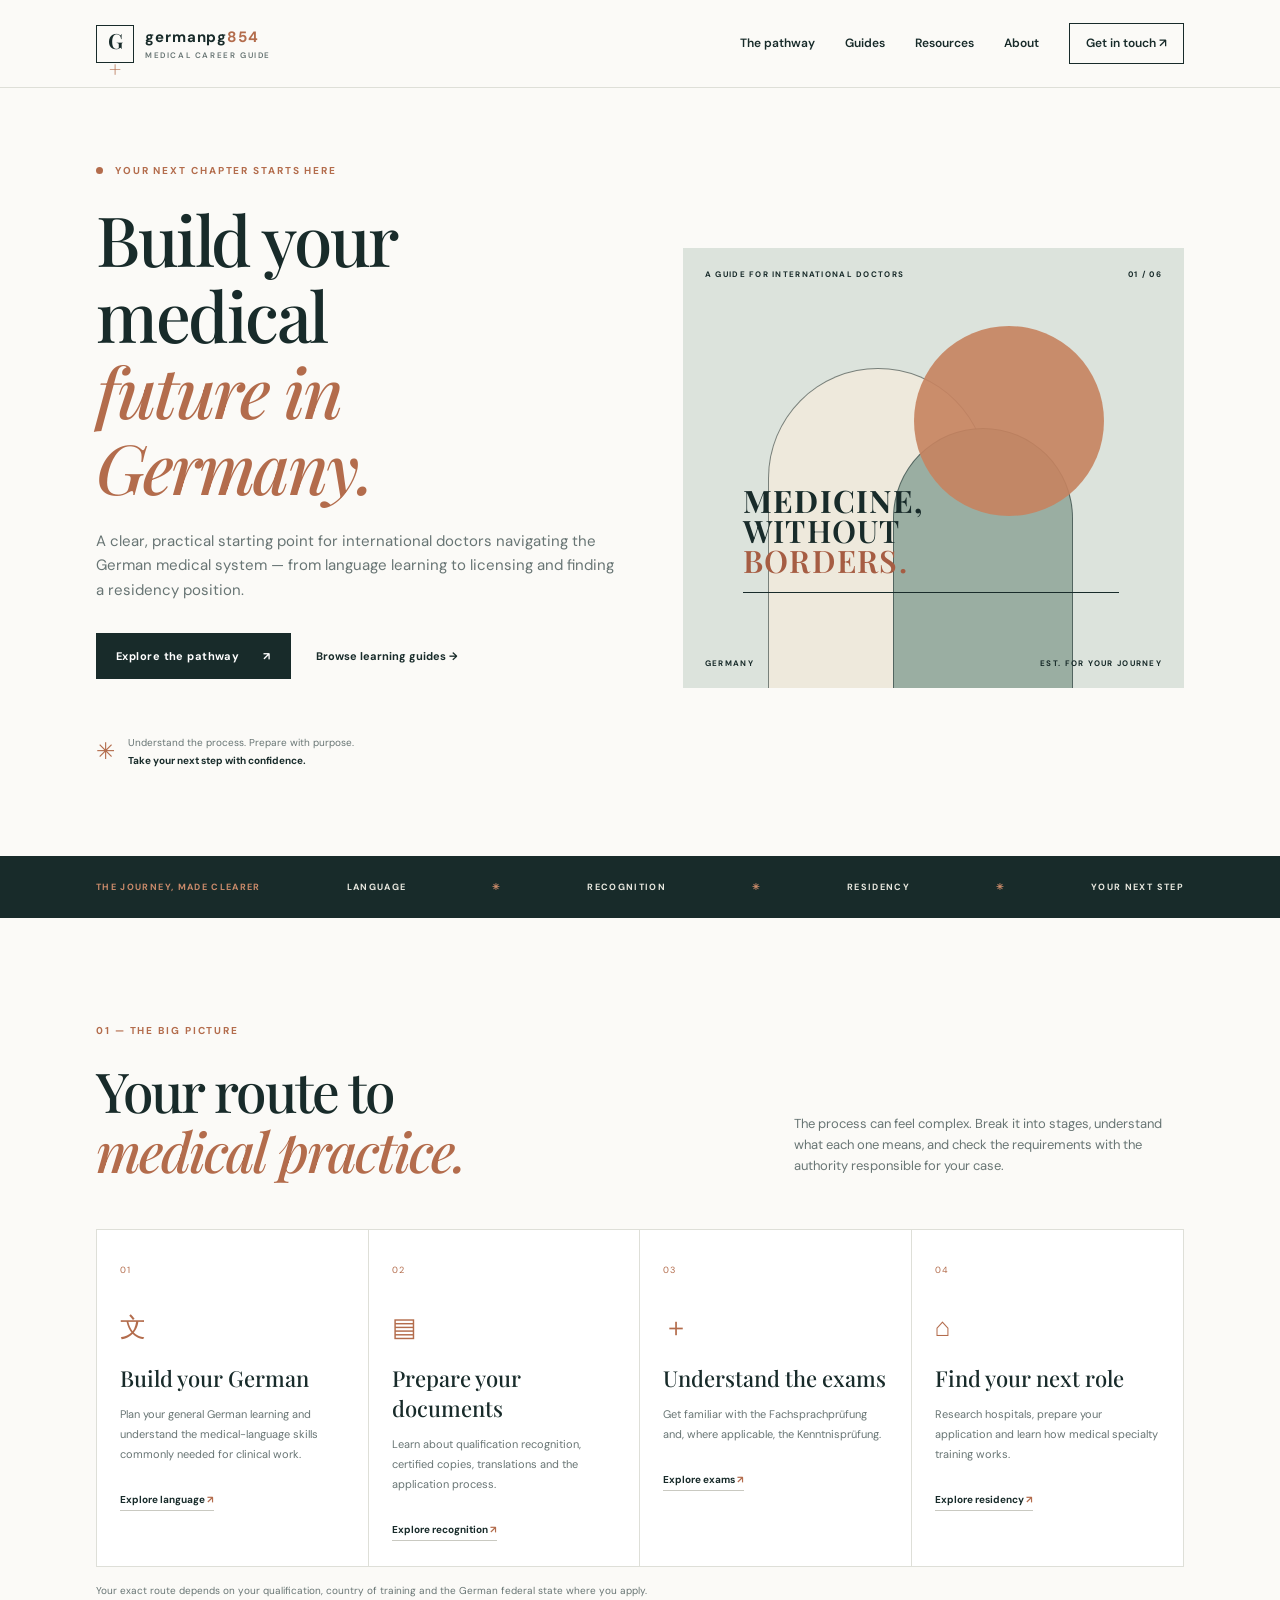
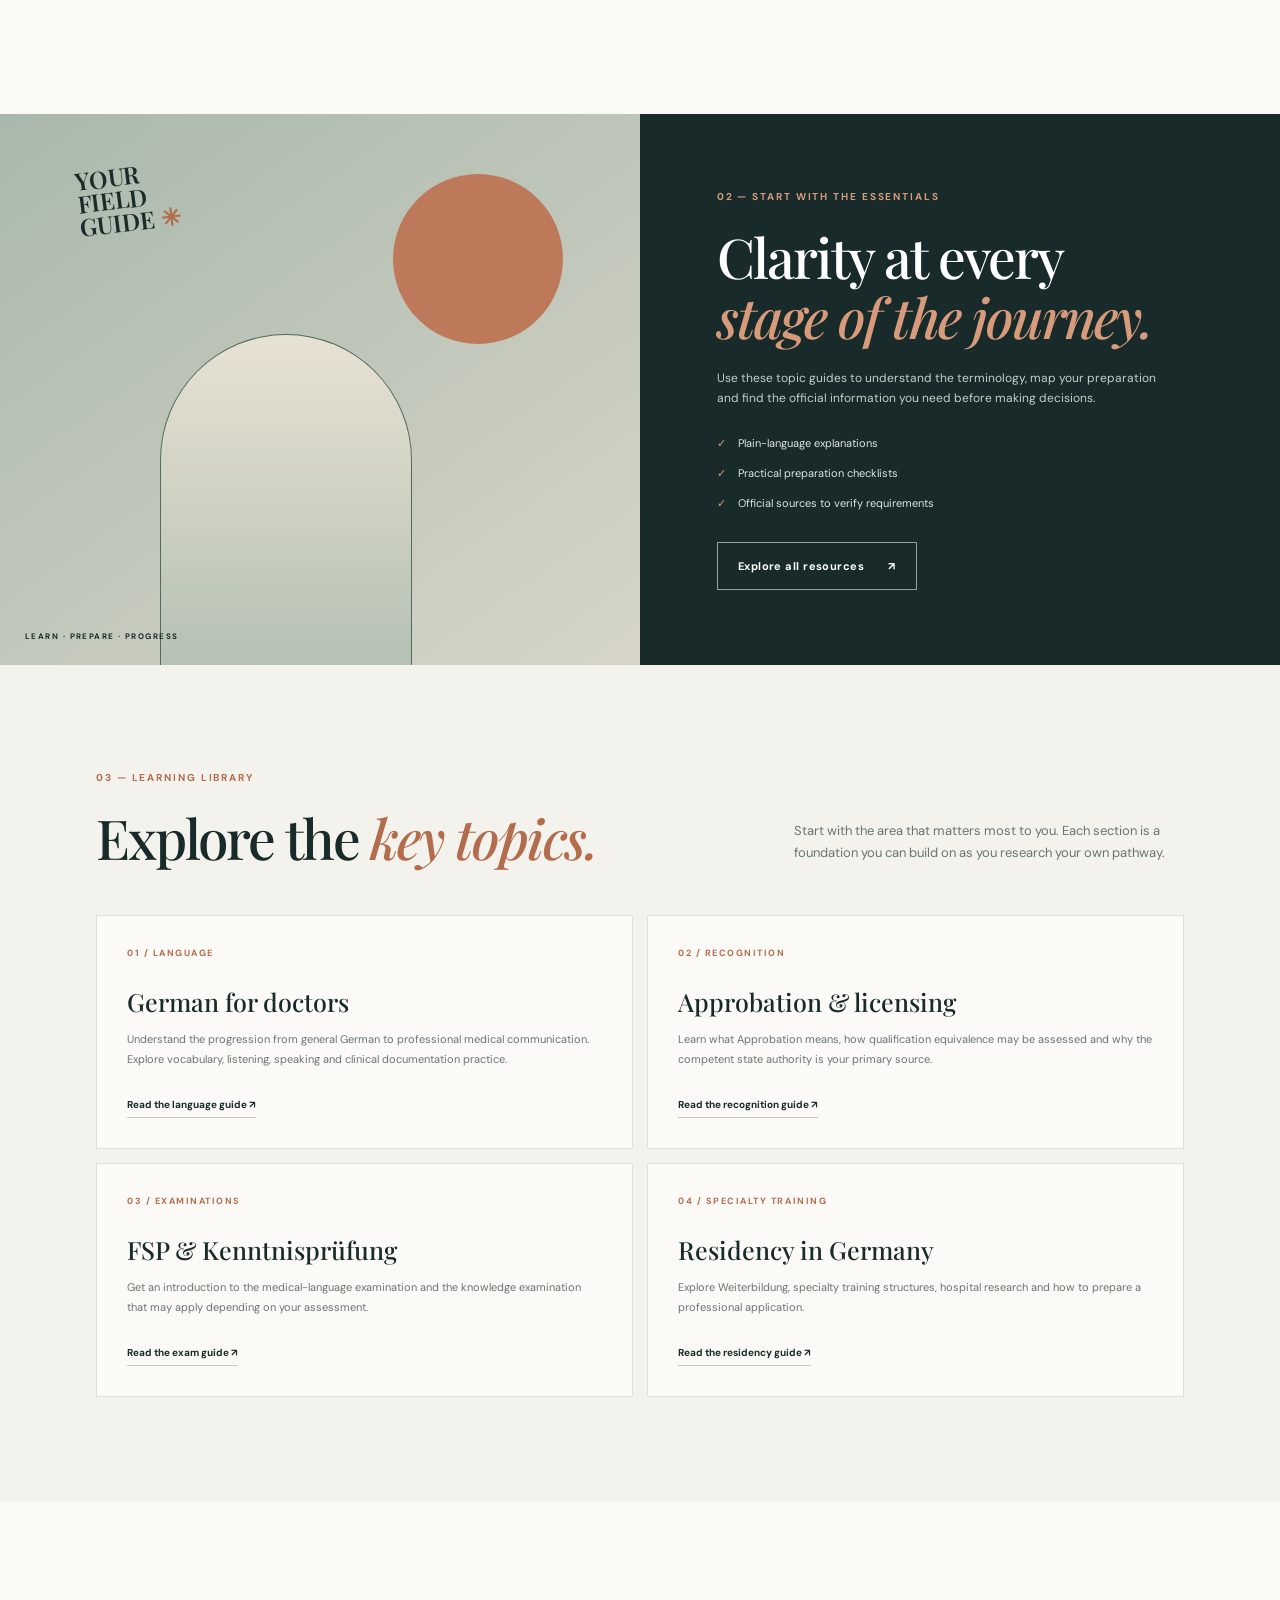
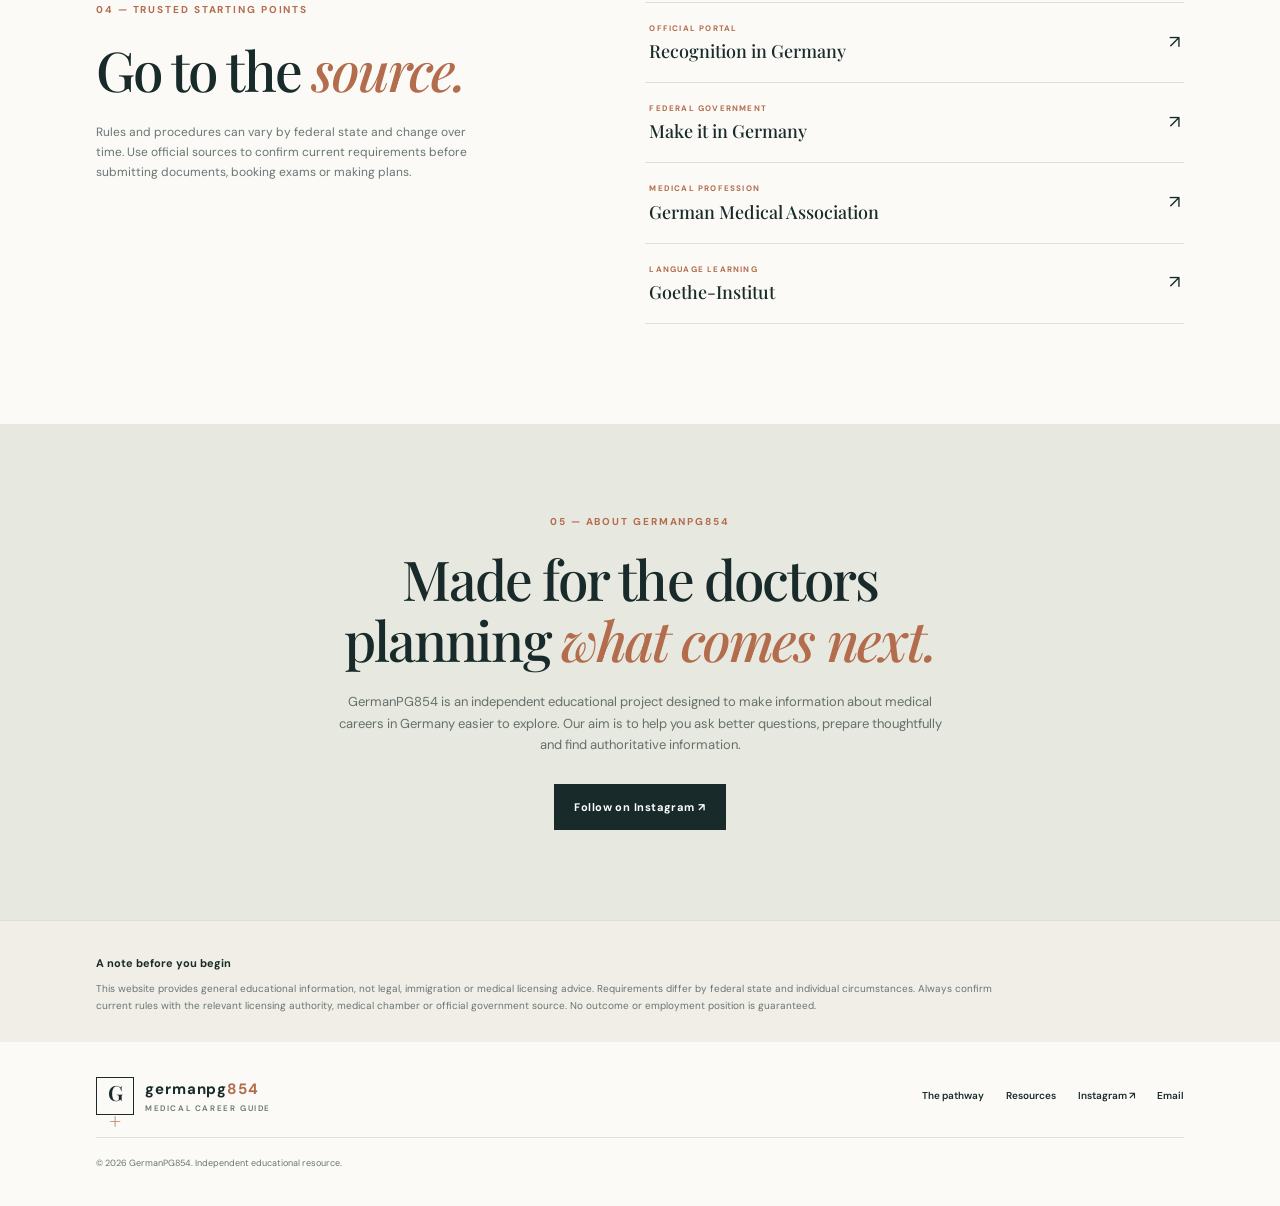
==== index.html @ bb6747b2 "Add GermanPG854 website" ====
<!doctype html>
<html lang="en">
<head>
  <meta charset="utf-8">
  <meta name="viewport" content="width=device-width, initial-scale=1">
  <title>GermanPG854 | Your Medical Career in Germany</title>
  <meta name="description" content="A practical, independent guide for international doctors exploring medical training, recognition and residency pathways in Germany.">
  <meta name="theme-color" content="#142b2a">
  <link rel="canonical" href="https://germanpg854.github.io/">
  <link rel="icon" href="assets/favicon.svg" type="image/svg+xml">
  <link rel="preconnect" href="https://fonts.googleapis.com">
  <link rel="preconnect" href="https://fonts.gstatic.com" crossorigin>
  <link href="https://fonts.googleapis.com/css2?family=DM+Sans:wght@400;500;600;700&family=Playfair+Display:wght@500;600;700&display=swap" rel="stylesheet">
  <link rel="stylesheet" href="styles.css">
</head>
<body>
  <a class="skip-link" href="#main">Skip to content</a>
  <header class="site-header">
    <a class="brand" href="index.html" aria-label="GermanPG854 home">
      <span class="brand-mark">G<span>+</span></span>
      <span class="brand-name">germanpg<span>854</span><small>MEDICAL CAREER GUIDE</small></span>
    </a>
    <button class="menu-toggle" aria-label="Open navigation" aria-expanded="false">☰</button>
    <nav class="main-nav" aria-label="Main navigation">
      <a href="#pathway">The pathway</a><a href="#guides">Guides</a><a href="#resources">Resources</a><a href="#about">About</a>
      <a class="nav-cta" href="mailto:hello@germanpg854.com">Get in touch ↗</a>
    </nav>
  </header>

  <main id="main">
    <section class="hero">
      <div class="hero-copy">
        <p class="eyebrow"><span></span> YOUR NEXT CHAPTER STARTS HERE</p>
        <h1>Build your medical<br><em>future in Germany.</em></h1>
        <p class="hero-intro">A clear, practical starting point for international doctors navigating the German medical system — from language learning to licensing and finding a residency position.</p>
        <div class="hero-actions"><a class="button button-dark" href="#pathway">Explore the pathway <span>↗</span></a><a class="text-link" href="#guides">Browse learning guides <span>→</span></a></div>
        <div class="hero-note"><span class="note-icon">✳</span><span>Understand the process. Prepare with purpose.<br><b>Take your next step with confidence.</b></span></div>
      </div>
      <div class="hero-art" aria-label="Abstract editorial illustration inspired by European architecture">
        <div class="art-top">A GUIDE FOR INTERNATIONAL DOCTORS <span>01 / 06</span></div>
        <div class="arch arch-one"></div><div class="arch arch-two"></div>
        <div class="art-sun"></div><div class="art-line"></div>
        <div class="art-caption"><b>MEDICINE,</b><br>WITHOUT<br><i>BORDERS.</i></div>
        <div class="art-bottom"><span>GERMANY</span><span>EST. FOR YOUR JOURNEY</span></div>
      </div>
    </section>

    <section class="trust-strip"><span>THE JOURNEY, MADE CLEARER</span><span>LANGUAGE</span><i>✳</i><span>RECOGNITION</span><i>✳</i><span>RESIDENCY</span><i>✳</i><span>YOUR NEXT STEP</span></section>

    <section class="section pathway-section" id="pathway">
      <div class="section-heading"><div><p class="eyebrow">01 — THE BIG PICTURE</p><h2>Your route to<br><em>medical practice.</em></h2></div><p class="section-summary">The process can feel complex. Break it into stages, understand what each one means, and check the requirements with the authority responsible for your case.</p></div>
      <div class="pathway-grid">
        <article class="path-card"><span class="card-number">01</span><div class="card-icon">文</div><h3>Build your German</h3><p>Plan your general German learning and understand the medical-language skills commonly needed for clinical work.</p><a href="language.html">Explore language <span>↗</span></a></article>
        <article class="path-card"><span class="card-number">02</span><div class="card-icon">▤</div><h3>Prepare your documents</h3><p>Learn about qualification recognition, certified copies, translations and the application process.</p><a href="approbation.html">Explore recognition <span>↗</span></a></article>
        <article class="path-card"><span class="card-number">03</span><div class="card-icon">＋</div><h3>Understand the exams</h3><p>Get familiar with the Fachsprachprüfung and, where applicable, the Kenntnisprüfung.</p><a href="exams.html">Explore exams <span>↗</span></a></article>
        <article class="path-card"><span class="card-number">04</span><div class="card-icon">⌂</div><h3>Find your next role</h3><p>Research hospitals, prepare your application and learn how medical specialty training works.</p><a href="residency.html">Explore residency <span>↗</span></a></article>
      </div>
      <p class="small-print">Your exact route depends on your qualification, country of training and the German federal state where you apply.</p>
    </section>

    <section class="feature-section" id="guides">
      <div class="feature-image"><div class="feature-stamp">YOUR<br>FIELD<br>GUIDE <span>✳</span></div><div class="feature-image-label">LEARN · PREPARE · PROGRESS</div></div>
      <div class="feature-copy"><p class="eyebrow">02 — START WITH THE ESSENTIALS</p><h2>Clarity at every<br><em>stage of the journey.</em></h2><p>Use these topic guides to understand the terminology, map your preparation and find the official information you need before making decisions.</p><ul class="check-list"><li>Plain-language explanations</li><li>Practical preparation checklists</li><li>Official sources to verify requirements</li></ul><a class="button button-light" href="#resources">Explore all resources <span>↗</span></a></div>
    </section>

    <section class="section topic-section">
      <div class="section-heading"><div><p class="eyebrow">03 — LEARNING LIBRARY</p><h2>Explore the <em>key topics.</em></h2></div><p class="section-summary">Start with the area that matters most to you. Each section is a foundation you can build on as you research your own pathway.</p></div>
      <div class="topic-grid">
        <article class="topic-card" ><div class="topic-meta">01 / LANGUAGE</div><h3>German for doctors</h3><p>Understand the progression from general German to professional medical communication. Explore vocabulary, listening, speaking and clinical documentation practice.</p><a href="language.html">Read the language guide ↗</a></article>
        <article class="topic-card" ><div class="topic-meta">02 / RECOGNITION</div><h3>Approbation & licensing</h3><p>Learn what Approbation means, how qualification equivalence may be assessed and why the competent state authority is your primary source.</p><a href="approbation.html">Read the recognition guide ↗</a></article>
        <article class="topic-card" ><div class="topic-meta">03 / EXAMINATIONS</div><h3>FSP & Kenntnisprüfung</h3><p>Get an introduction to the medical-language examination and the knowledge examination that may apply depending on your assessment.</p><a href="exams.html">Read the exam guide ↗</a></article>
        <article class="topic-card" ><div class="topic-meta">04 / SPECIALTY TRAINING</div><h3>Residency in Germany</h3><p>Explore Weiterbildung, specialty training structures, hospital research and how to prepare a professional application.</p><a href="residency.html">Read the residency guide ↗</a></article>
      </div>
    </section>

    <section class="official-section" id="resources">
      <div class="official-copy"><p class="eyebrow">04 — TRUSTED STARTING POINTS</p><h2>Go to the <em>source.</em></h2><p>Rules and procedures can vary by federal state and change over time. Use official sources to confirm current requirements before submitting documents, booking exams or making plans.</p></div>
      <div class="resource-list">
        <a href="https://www.anerkennung-in-deutschland.de/html/en/" target="_blank" rel="noopener"><span><small>OFFICIAL PORTAL</small><b>Recognition in Germany</b></span><span>↗</span></a>
        <a href="https://www.make-it-in-germany.com/en/" target="_blank" rel="noopener"><span><small>FEDERAL GOVERNMENT</small><b>Make it in Germany</b></span><span>↗</span></a>
        <a href="https://www.bundesaerztekammer.de/" target="_blank" rel="noopener"><span><small>MEDICAL PROFESSION</small><b>German Medical Association</b></span><span>↗</span></a>
        <a href="https://www.goethe.de/en/" target="_blank" rel="noopener"><span><small>LANGUAGE LEARNING</small><b>Goethe-Institut</b></span><span>↗</span></a>
      </div>
    </section>

    <section class="about-section" id="about"><p class="eyebrow">05 — ABOUT GERMANPG854</p><h2>Made for the doctors<br>planning <em>what comes next.</em></h2><p>GermanPG854 is an independent educational project designed to make information about medical careers in Germany easier to explore. Our aim is to help you ask better questions, prepare thoughtfully and find authoritative information.</p><a class="button button-dark" href="https://www.instagram.com/germanpg854/" target="_blank" rel="noopener">Follow on Instagram ↗</a></section>

    <section class="disclaimer"><b>A note before you begin</b><p>This website provides general educational information, not legal, immigration or medical licensing advice. Requirements differ by federal state and individual circumstances. Always confirm current rules with the relevant licensing authority, medical chamber or official government source. No outcome or employment position is guaranteed.</p></section>
  </main>

  <footer class="site-footer"><a class="brand footer-brand" href="index.html"><span class="brand-mark">G<span>+</span></span><span class="brand-name">germanpg<span>854</span><small>MEDICAL CAREER GUIDE</small></span></a><div class="footer-links"><a href="#pathway">The pathway</a><a href="#resources">Resources</a><a href="https://www.instagram.com/germanpg854/" target="_blank" rel="noopener">Instagram ↗</a><a href="mailto:hello@germanpg854.com">Email</a></div><p>© <span id="year"></span> GermanPG854. Independent educational resource.</p></footer>
  <script src="script.js"></script>
</body>
</html>
---- styles.css ----
:root{--ink:#182b2a;--muted:#687574;--cream:#f4f2ec;--paper:#fbfaf7;--line:#dedfd8;--accent:#b36c4c;--serif:"Playfair Display",Georgia,serif;--sans:"DM Sans",Arial,sans-serif}*{box-sizing:border-box}html{scroll-behavior:smooth;scroll-padding-top:90px}body{margin:0;background:var(--paper);color:var(--ink);font-family:var(--sans);line-height:1.65}a{color:inherit}.skip-link{position:absolute;left:-999px;top:0;background:white;padding:10px;z-index:100}.skip-link:focus{left:10px}.site-header{height:88px;padding:0 7.5%;display:flex;align-items:center;justify-content:space-between;border-bottom:1px solid var(--line);background:rgba(251,250,247,.96);position:sticky;top:0;z-index:20;backdrop-filter:blur(12px)}.brand{display:flex;align-items:center;gap:11px;text-decoration:none}.brand-mark{width:38px;height:38px;border:1px solid var(--ink);display:grid;place-items:center;font:600 21px var(--serif)}.brand-mark span{color:var(--accent)}.brand-name{font-size:15px;font-weight:700;letter-spacing:.06em}.brand-name>span{color:var(--accent)}.brand-name small{display:block;font-size:8px;letter-spacing:.2em;color:var(--muted);font-weight:600}.main-nav{display:flex;align-items:center;gap:30px}.main-nav a,.footer-links a{text-decoration:none;font-size:12px;font-weight:600}.main-nav a:hover,.footer-links a:hover{color:var(--accent)}.main-nav .nav-cta{border:1px solid var(--ink);padding:10px 16px}.menu-toggle{display:none;background:none;border:0;font-size:25px;color:var(--ink)}.hero{padding:75px 7.5% 84px;display:grid;grid-template-columns:1.02fr .98fr;gap:6%;align-items:center;min-height:600px}.eyebrow{font-size:10px;font-weight:700;letter-spacing:.19em;color:var(--accent);margin:0 0 20px}.eyebrow span{display:inline-block;width:7px;height:7px;border-radius:50%;background:var(--accent);margin-right:8px}.hero h1,.section h2,.feature-copy h2,.official-copy h2,.about-section h2{font:500 clamp(43px,5.4vw,70px)/1.1 var(--serif);letter-spacing:-.035em;margin:0}.hero h1 em,.section h2 em,.feature-copy h2 em,.official-copy h2 em,.about-section h2 em{color:var(--accent);font-weight:500}.hero-intro{max-width:530px;color:var(--muted);font-size:15px;margin:25px 0 30px}.hero-actions{display:flex;align-items:center;gap:25px;flex-wrap:wrap}.button{display:inline-flex;gap:24px;align-items:center;text-decoration:none;padding:14px 20px;font-size:11px;font-weight:700;letter-spacing:.04em}.button-dark{background:var(--ink);color:white}.button-dark:hover{background:#294443}.button-light{border:1px solid rgba(255,255,255,.55);color:white}.text-link{font-size:11px;font-weight:700;text-decoration:none}.hero-note{display:flex;gap:13px;align-items:center;margin-top:52px;color:var(--muted);font-size:10px;line-height:1.8}.hero-note b{color:var(--ink)}.note-icon{font-size:23px;color:var(--accent)}.hero-art{height:440px;position:relative;overflow:hidden;background:#dce3dc;color:var(--ink);padding:20px}.art-top,.art-bottom{position:absolute;left:22px;right:22px;display:flex;justify-content:space-between;font-size:8px;font-weight:700;letter-spacing:.16em;z-index:4}.art-top{top:20px}.art-bottom{bottom:18px}.art-sun{position:absolute;width:190px;height:190px;border-radius:50%;background:#c78360;top:78px;right:16%;opacity:.9}.arch{position:absolute;bottom:0;border:1px solid rgba(24,43,42,.55);border-bottom:0;border-radius:120px 120px 0 0}.arch-one{height:320px;width:220px;left:17%;background:#eee9dc}.arch-two{height:260px;width:180px;left:42%;background:#9aaea2}.art-line{position:absolute;height:1px;background:var(--ink);width:75%;bottom:95px;left:12%}.art-caption{position:absolute;left:12%;bottom:112px;font:600 31px/.98 var(--serif);letter-spacing:.04em;z-index:3}.art-caption i{color:#a65d43;font-style:normal}.trust-strip{background:var(--ink);color:#e8e8df;min-height:62px;padding:0 7.5%;display:flex;align-items:center;justify-content:space-between;gap:15px;font-size:9px;letter-spacing:.15em;font-weight:700}.trust-strip span:first-child{color:#c98a6a}.trust-strip i{color:#c98a6a;font-style:normal}.section{padding:105px 7.5%}.section-heading{display:flex;justify-content:space-between;align-items:end;gap:40px;margin-bottom:48px}.section h2,.feature-copy h2,.official-copy h2,.about-section h2{font-size:clamp(38px,4.3vw,55px)}.section-summary{max-width:390px;color:var(--muted);font-size:13px;margin:0 0 4px}.pathway-grid{display:grid;grid-template-columns:repeat(4,1fr);border:1px solid var(--line)}.path-card{min-height:290px;padding:25px 23px;border-right:1px solid var(--line);position:relative;background:#fff}.path-card:last-child{border:0}.card-number{font-size:9px;letter-spacing:.15em;color:var(--accent)}.card-icon{font-size:26px;margin:25px 0 14px;color:var(--accent)}.path-card h3,.topic-card h3{font:500 22px var(--serif);margin:0 0 12px}.path-card p,.topic-card p{font-size:11px;color:var(--muted);line-height:1.8;margin:0 0 20px}.path-card a,.topic-card a{font-size:10px;font-weight:700;text-decoration:none;border-bottom:1px solid #c9c9c1;padding-bottom:4px}.path-card a span{color:var(--accent)}.small-print{font-size:10px;color:var(--muted);margin-top:16px}.feature-section{display:grid;grid-template-columns:1fr 1fr;background:var(--ink);color:white;min-height:480px}.feature-image{position:relative;min-height:430px;background:linear-gradient(145deg,#a9b8ac,#d6d5c7);overflow:hidden}.feature-image:before{content:"";position:absolute;width:250px;height:330px;border:1px solid #526b60;border-bottom:0;border-radius:140px 140px 0 0;bottom:0;left:25%;background:linear-gradient(180deg,#e8e2d3,#b5c1b3)}.feature-image:after{content:"";position:absolute;width:170px;height:170px;border-radius:50%;background:#bd795a;right:12%;top:60px}.feature-stamp{position:absolute;z-index:2;top:50px;left:12%;font:600 24px/.95 var(--serif);color:var(--ink);transform:rotate(-7deg)}.feature-stamp span{color:var(--accent)}.feature-image-label{position:absolute;z-index:3;bottom:22px;left:25px;color:var(--ink);font-size:8px;letter-spacing:.18em;font-weight:700}.feature-copy{padding:75px 12%;align-self:center}.feature-copy .eyebrow{color:#d79a7b}.feature-copy h2 em{color:#d79a7b}.feature-copy>p:not(.eyebrow){font-size:12px;color:#c3ceca;max-width:440px;margin:22px 0}.check-list{padding:0;list-style:none;margin:25px 0 30px}.check-list li{font-size:11px;color:#e1e5df;margin:12px 0}.check-list li:before{content:"✓";color:#d79a7b;margin-right:12px}.topic-section{background:var(--cream)}.topic-grid{display:grid;grid-template-columns:repeat(2,1fr);gap:14px}.topic-card{padding:30px;background:var(--paper);border:1px solid var(--line);min-height:220px}.topic-meta{font-size:9px;color:var(--accent);letter-spacing:.17em;font-weight:700;margin-bottom:24px}.topic-card h3{font-size:25px}.topic-card p{max-width:520px}.topic-card a{display:inline-block;margin-top:4px}.official-section{padding:100px 7.5%;display:grid;grid-template-columns:.9fr 1.1fr;gap:10%;align-items:start}.official-copy>p:not(.eyebrow){font-size:12px;color:var(--muted);max-width:400px;margin-top:24px}.resource-list{border-top:1px solid var(--line)}.resource-list a{display:flex;justify-content:space-between;align-items:center;padding:19px 4px;border-bottom:1px solid var(--line);text-decoration:none}.resource-list a>span:first-child{display:flex;flex-direction:column;gap:4px}.resource-list small{font-size:8px;letter-spacing:.15em;color:var(--accent);font-weight:700}.resource-list b{font:500 18px var(--serif)}.resource-list a>span:last-child{font-size:18px}.about-section{background:#e7e8df;text-align:center;padding:90px 20px}.about-section .eyebrow{margin-bottom:18px}.about-section>p:not(.eyebrow){max-width:610px;margin:22px auto 28px;color:#65706c;font-size:13px}.disclaimer{padding:28px 7.5%;background:#f0eee7;border-top:1px solid var(--line)}.disclaimer b{font-size:11px}.disclaimer p{font-size:10px;color:var(--muted);max-width:900px;margin:6px 0 0}.site-footer{padding:35px 7.5%;display:grid;grid-template-columns:1fr auto;gap:22px;align-items:center}.footer-brand{width:max-content}.footer-links{display:flex;gap:22px}.footer-links a{font-size:10px}.site-footer>p{grid-column:1/-1;font-size:9px;color:var(--muted);margin:0;border-top:1px solid var(--line);padding-top:18px}
@media(max-width:900px){.site-header{padding:0 5%}.main-nav{gap:16px}.hero{padding:60px 5%;gap:4%}.hero-art{height:390px}.section,.official-section{padding:75px 5%}.pathway-grid{grid-template-columns:repeat(2,1fr)}.path-card:nth-child(2){border-right:0}.path-card:nth-child(-n+2){border-bottom:1px solid var(--line)}.feature-copy{padding:60px 9%}.trust-strip{padding:0 5%;font-size:8px}}
@media(max-width:650px){.site-header{height:72px}.menu-toggle{display:block}.main-nav{display:none;position:absolute;top:71px;left:0;right:0;padding:20px 6%;background:var(--paper);border-bottom:1px solid var(--line);flex-direction:column;align-items:flex-start;gap:18px}.main-nav.open{display:flex}.hero{grid-template-columns:1fr;padding:58px 6% 55px;gap:42px}.hero h1{font-size:49px}.hero-art{height:350px}.trust-strip{flex-wrap:wrap;justify-content:center;padding:15px 5%;gap:9px 14px}.trust-strip span:first-child{width:100%;text-align:center}.section{padding:72px 6%}.section-heading{display:block;margin-bottom:32px}.section-summary{margin-top:20px}.pathway-grid{grid-template-columns:1fr}.path-card{border-right:0;border-bottom:1px solid var(--line);min-height:250px}.path-card:nth-child(2){border-bottom:1px solid var(--line)}.path-card:last-child{border-bottom:0}.feature-section{grid-template-columns:1fr}.feature-image{min-height:330px}.feature-copy{padding:55px 7%}.topic-grid{grid-template-columns:1fr}.official-section{grid-template-columns:1fr;gap:35px;padding:75px 6%}.about-section{padding:75px 7%}.site-footer{grid-template-columns:1fr;padding:30px 6%}.footer-links{flex-wrap:wrap;gap:14px 20px}.site-footer>p{grid-column:auto}}
@media(prefers-reduced-motion:reduce){html{scroll-behavior:auto}}

.article-hero{padding:95px 12% 75px;background:var(--cream);border-bottom:1px solid var(--line)}.article-hero h1{font:500 clamp(42px,5.5vw,68px)/1.1 var(--serif);letter-spacing:-.035em;margin:0;max-width:850px}.article-hero h1 em{color:var(--accent);font-weight:500}.article-intro{max-width:720px;color:var(--muted);font-size:15px;margin:25px 0}.article-body{padding:75px 12%;display:grid;grid-template-columns:190px 1fr;gap:8%}.article-aside{position:sticky;top:115px;align-self:start;display:flex;flex-direction:column;gap:13px}.article-aside b{font-size:9px;letter-spacing:.16em;color:var(--accent);margin-bottom:5px}.article-aside a{font-size:10px;text-decoration:none;color:var(--muted)}.article-aside a:hover{color:var(--accent)}.article-content section{margin-bottom:48px;scroll-margin-top:110px}.article-content h2{font:500 30px/1.2 var(--serif);margin:0 0 14px}.article-content section>p:not(.topic-meta){font-size:13px;color:var(--muted);line-height:1.95;margin:0}.article-callout{padding:22px;background:var(--cream);border-left:3px solid var(--accent)}.article-callout b{font:500 20px var(--serif)}.article-callout p{margin-top:8px!important}.article-links{display:flex;flex-wrap:wrap;gap:12px}.article-links a{font-size:11px;text-decoration:none;border:1px solid var(--line);padding:12px 15px}.article-links a:hover{border-color:var(--accent)}@media(max-width:650px){.article-hero{padding:65px 6%}.article-body{padding:55px 6%;grid-template-columns:1fr;gap:35px}.article-aside{position:static;flex-direction:row;flex-wrap:wrap}.article-aside b{width:100%}.article-content h2{font-size:26px}}
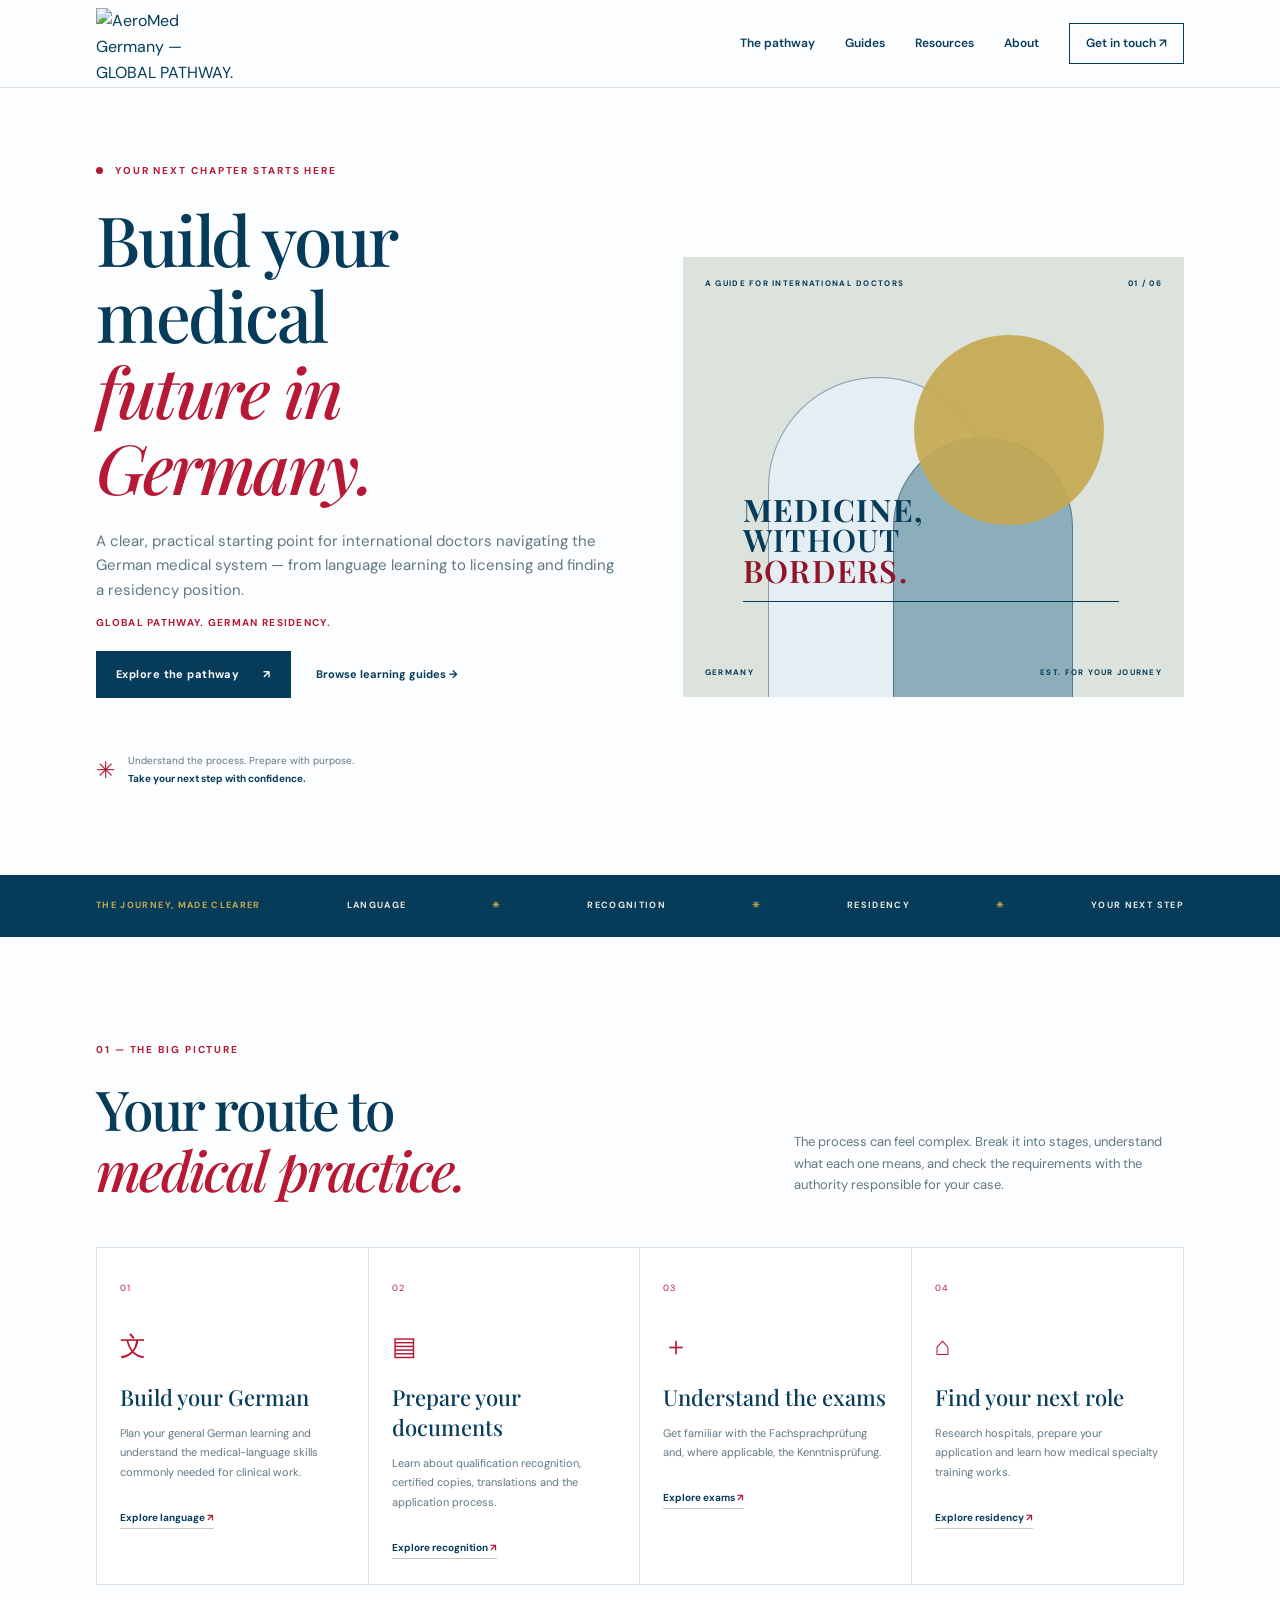
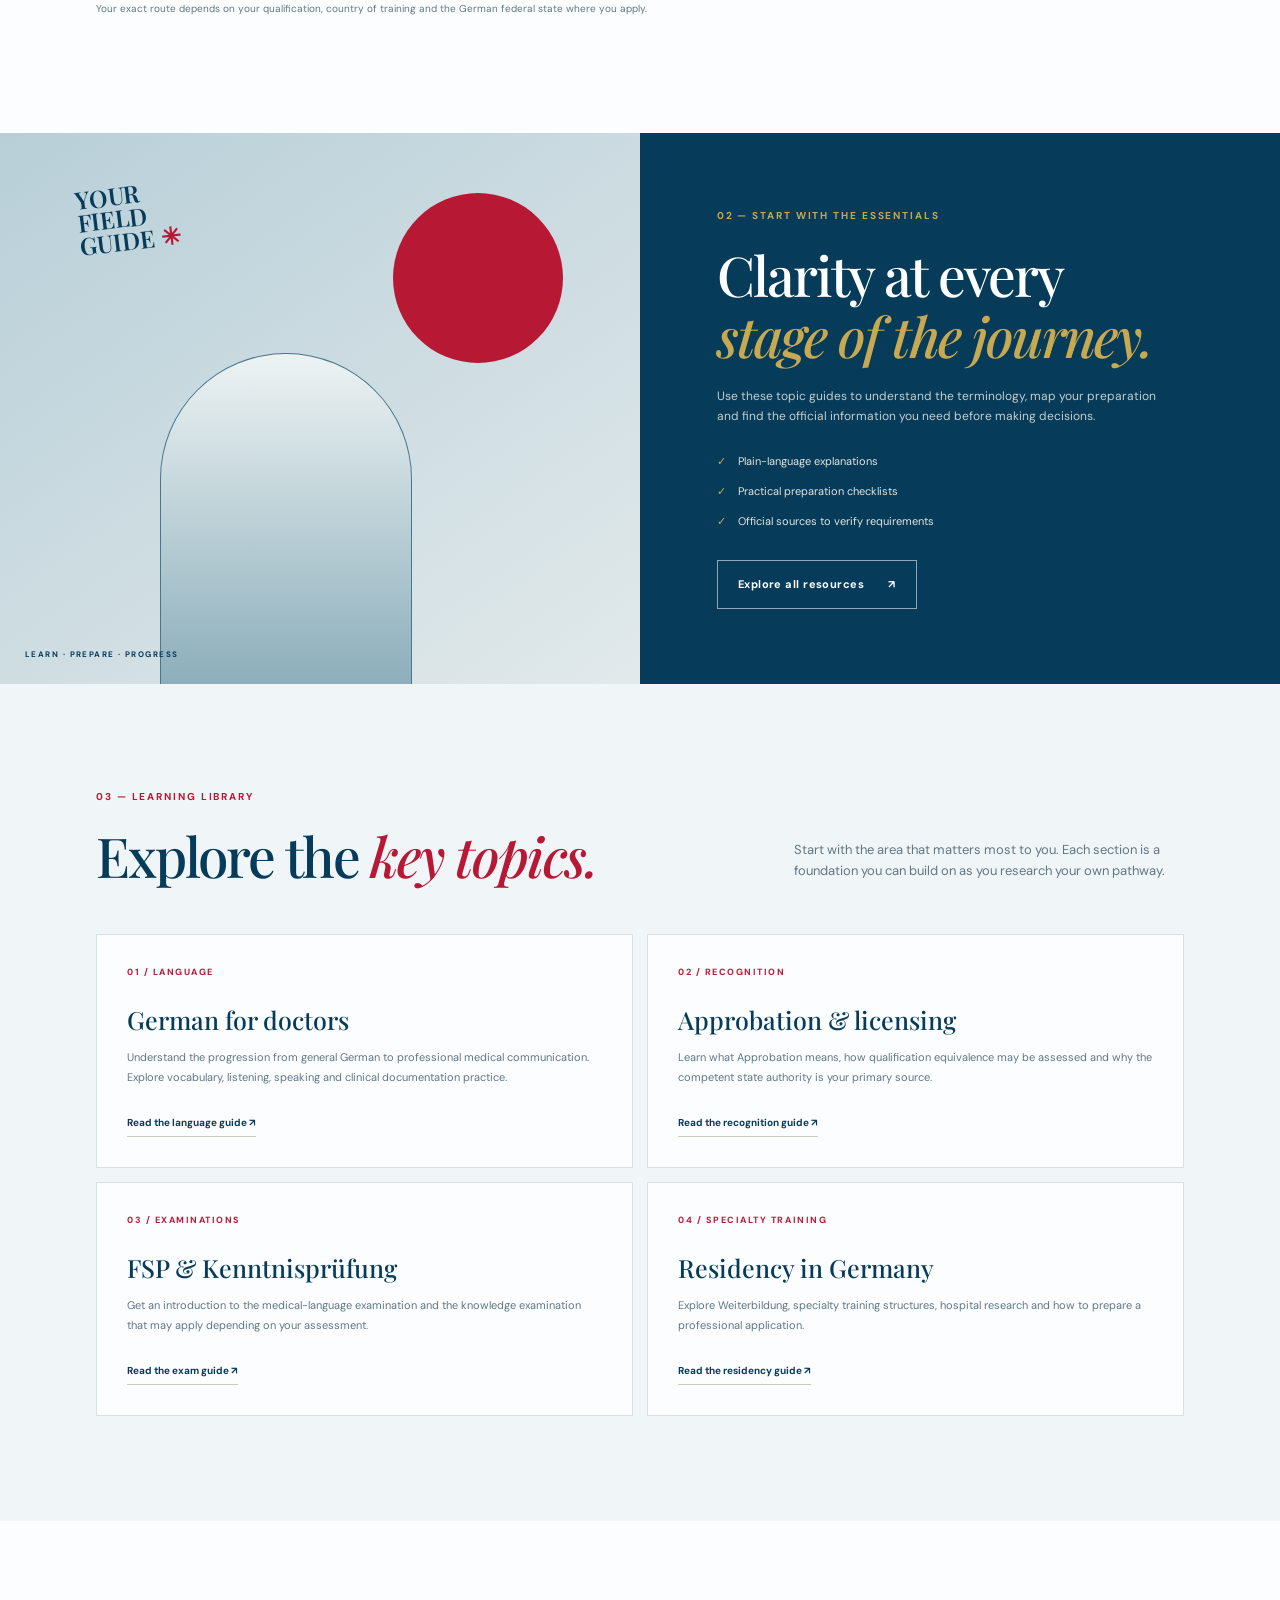
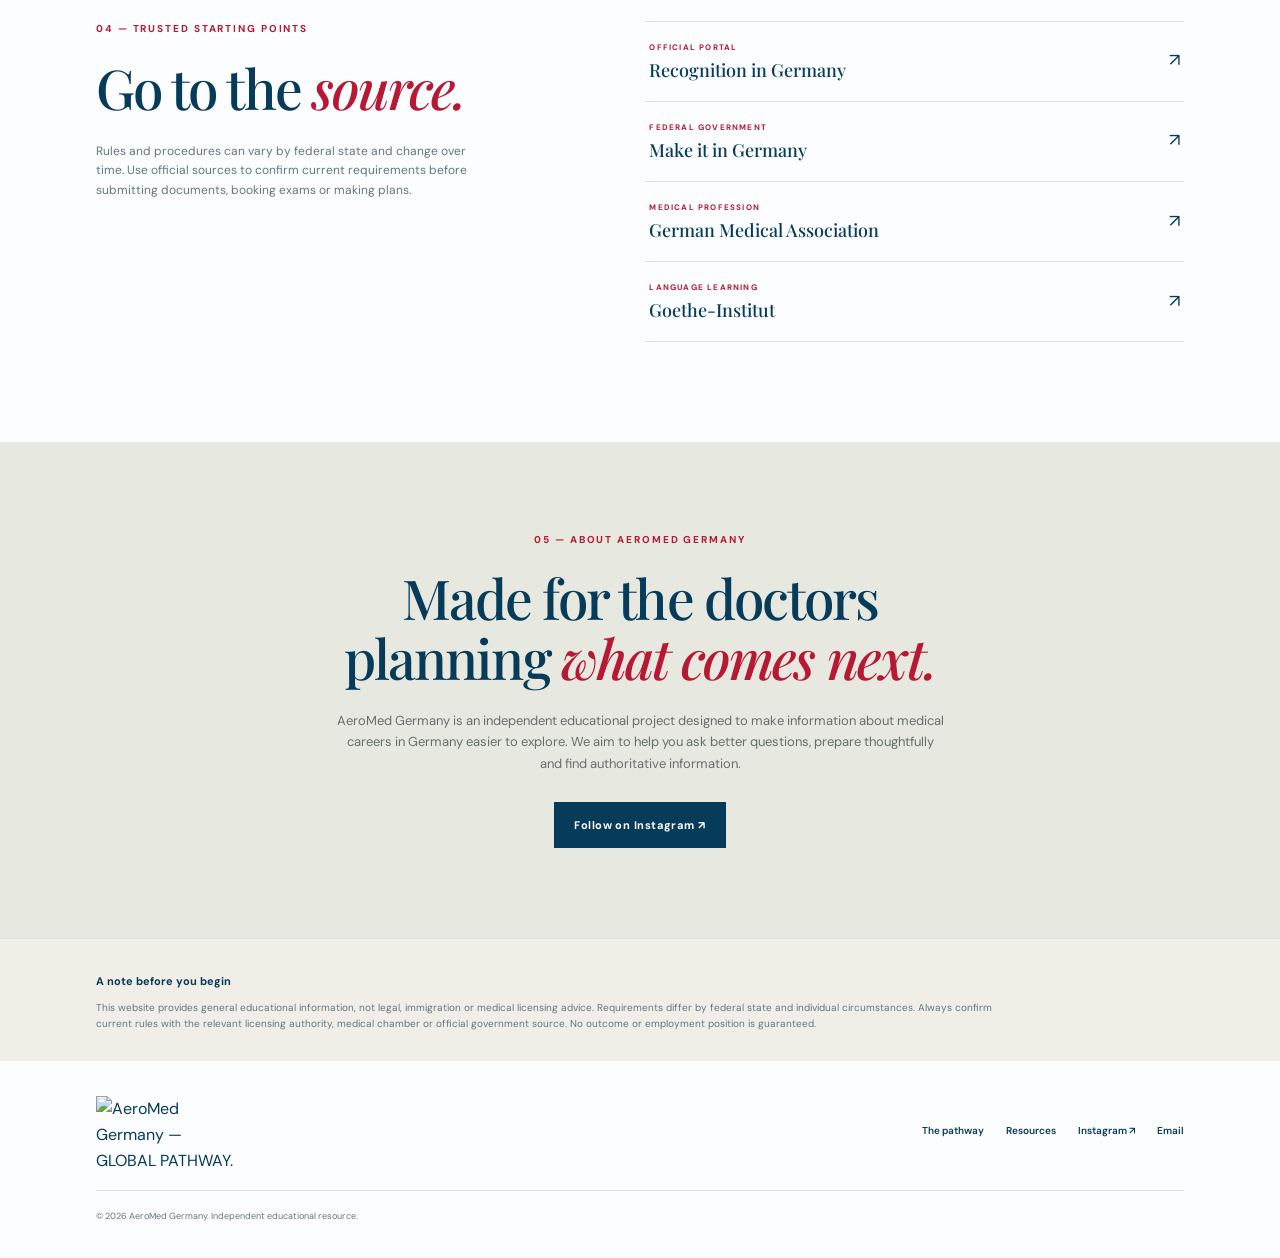
==== commit fd787e0b: "Add files via upload" ====
--- a/index.html
+++ b/index.html
@@ -3,27 +3,26 @@
 <head>
   <meta charset="utf-8">
   <meta name="viewport" content="width=device-width, initial-scale=1">
-  <title>GermanPG854 | Your Medical Career in Germany</title>
-  <meta name="description" content="A practical, independent guide for international doctors exploring medical training, recognition and residency pathways in Germany.">
-  <meta name="theme-color" content="#142b2a">
+  <title>AeroMed Germany | Global Pathway. German Residency.</title>
+  <meta name="description" content="AeroMed Germany supports international medical graduates exploring language learning, Approbation, exams and medical residency pathways in Germany.">
+  <meta name="theme-color" content="#073b5a">
   <link rel="canonical" href="https://germanpg854.github.io/">
-  <link rel="icon" href="assets/favicon.svg" type="image/svg+xml">
+  
   <link rel="preconnect" href="https://fonts.googleapis.com">
   <link rel="preconnect" href="https://fonts.gstatic.com" crossorigin>
   <link href="https://fonts.googleapis.com/css2?family=DM+Sans:wght@400;500;600;700&family=Playfair+Display:wght@500;600;700&display=swap" rel="stylesheet">
   <link rel="stylesheet" href="styles.css">
-</head>
+<link rel="icon" href="assets/aeromed-germany-logo.png" type="image/png"></head>
 <body>
   <a class="skip-link" href="#main">Skip to content</a>
   <header class="site-header">
-    <a class="brand" href="index.html" aria-label="GermanPG854 home">
-      <span class="brand-mark">G<span>+</span></span>
-      <span class="brand-name">germanpg<span>854</span><small>MEDICAL CAREER GUIDE</small></span>
+    <a class="brand" href="index.html" aria-label="AeroMed Germany home">
+      <img class="brand-logo" src="assets/aeromed-germany-logo.png" alt="AeroMed Germany — GLOBAL PATHWAY. GERMAN RESIDENCY.">
     </a>
     <button class="menu-toggle" aria-label="Open navigation" aria-expanded="false">☰</button>
     <nav class="main-nav" aria-label="Main navigation">
       <a href="#pathway">The pathway</a><a href="#guides">Guides</a><a href="#resources">Resources</a><a href="#about">About</a>
-      <a class="nav-cta" href="mailto:hello@germanpg854.com">Get in touch ↗</a>
+      <a class="nav-cta" href="mailto:germanpg854@gmail.com">Get in touch ↗</a>
     </nav>
   </header>
 
@@ -32,7 +31,7 @@
       <div class="hero-copy">
         <p class="eyebrow"><span></span> YOUR NEXT CHAPTER STARTS HERE</p>
         <h1>Build your medical<br><em>future in Germany.</em></h1>
-        <p class="hero-intro">A clear, practical starting point for international doctors navigating the German medical system — from language learning to licensing and finding a residency position.</p>
+        <p class="hero-intro">A clear, practical starting point for international doctors navigating the German medical system — from language learning to licensing and finding a residency position.</p><p class="brand-tagline">GLOBAL PATHWAY. GERMAN RESIDENCY.</p>
         <div class="hero-actions"><a class="button button-dark" href="#pathway">Explore the pathway <span>↗</span></a><a class="text-link" href="#guides">Browse learning guides <span>→</span></a></div>
         <div class="hero-note"><span class="note-icon">✳</span><span>Understand the process. Prepare with purpose.<br><b>Take your next step with confidence.</b></span></div>
       </div>
@@ -83,12 +82,12 @@
       </div>
     </section>
 
-    <section class="about-section" id="about"><p class="eyebrow">05 — ABOUT GERMANPG854</p><h2>Made for the doctors<br>planning <em>what comes next.</em></h2><p>GermanPG854 is an independent educational project designed to make information about medical careers in Germany easier to explore. Our aim is to help you ask better questions, prepare thoughtfully and find authoritative information.</p><a class="button button-dark" href="https://www.instagram.com/germanpg854/" target="_blank" rel="noopener">Follow on Instagram ↗</a></section>
+    <section class="about-section" id="about"><p class="eyebrow">05 — ABOUT AEROMED GERMANY</p><h2>Made for the doctors<br>planning <em>what comes next.</em></h2><p>AeroMed Germany is an independent educational project designed to make information about medical careers in Germany easier to explore. We aim to help you ask better questions, prepare thoughtfully and find authoritative information.</p><a class="button button-dark" href="https://www.instagram.com/germanpg854/" target="_blank" rel="noopener">Follow on Instagram ↗</a></section>
 
     <section class="disclaimer"><b>A note before you begin</b><p>This website provides general educational information, not legal, immigration or medical licensing advice. Requirements differ by federal state and individual circumstances. Always confirm current rules with the relevant licensing authority, medical chamber or official government source. No outcome or employment position is guaranteed.</p></section>
   </main>
 
-  <footer class="site-footer"><a class="brand footer-brand" href="index.html"><span class="brand-mark">G<span>+</span></span><span class="brand-name">germanpg<span>854</span><small>MEDICAL CAREER GUIDE</small></span></a><div class="footer-links"><a href="#pathway">The pathway</a><a href="#resources">Resources</a><a href="https://www.instagram.com/germanpg854/" target="_blank" rel="noopener">Instagram ↗</a><a href="mailto:hello@germanpg854.com">Email</a></div><p>© <span id="year"></span> GermanPG854. Independent educational resource.</p></footer>
+  <footer class="site-footer"><a class="brand footer-brand" href="index.html"><img class="brand-logo" src="assets/aeromed-germany-logo.png" alt="AeroMed Germany — GLOBAL PATHWAY. GERMAN RESIDENCY."></a><div class="footer-links"><a href="#pathway">The pathway</a><a href="#resources">Resources</a><a href="https://www.instagram.com/germanpg854/" target="_blank" rel="noopener">Instagram ↗</a><a href="mailto:germanpg854@gmail.com">Email</a></div><p>© <span id="year"></span> AeroMed Germany. Independent educational resource.</p></footer>
   <script src="script.js"></script>
 </body>
 </html>
--- a/styles.css
+++ b/styles.css
@@ -1,4 +1,4 @@
-:root{--ink:#182b2a;--muted:#687574;--cream:#f4f2ec;--paper:#fbfaf7;--line:#dedfd8;--accent:#b36c4c;--serif:"Playfair Display",Georgia,serif;--sans:"DM Sans",Arial,sans-serif}*{box-sizing:border-box}html{scroll-behavior:smooth;scroll-padding-top:90px}body{margin:0;background:var(--paper);color:var(--ink);font-family:var(--sans);line-height:1.65}a{color:inherit}.skip-link{position:absolute;left:-999px;top:0;background:white;padding:10px;z-index:100}.skip-link:focus{left:10px}.site-header{height:88px;padding:0 7.5%;display:flex;align-items:center;justify-content:space-between;border-bottom:1px solid var(--line);background:rgba(251,250,247,.96);position:sticky;top:0;z-index:20;backdrop-filter:blur(12px)}.brand{display:flex;align-items:center;gap:11px;text-decoration:none}.brand-mark{width:38px;height:38px;border:1px solid var(--ink);display:grid;place-items:center;font:600 21px var(--serif)}.brand-mark span{color:var(--accent)}.brand-name{font-size:15px;font-weight:700;letter-spacing:.06em}.brand-name>span{color:var(--accent)}.brand-name small{display:block;font-size:8px;letter-spacing:.2em;color:var(--muted);font-weight:600}.main-nav{display:flex;align-items:center;gap:30px}.main-nav a,.footer-links a{text-decoration:none;font-size:12px;font-weight:600}.main-nav a:hover,.footer-links a:hover{color:var(--accent)}.main-nav .nav-cta{border:1px solid var(--ink);padding:10px 16px}.menu-toggle{display:none;background:none;border:0;font-size:25px;color:var(--ink)}.hero{padding:75px 7.5% 84px;display:grid;grid-template-columns:1.02fr .98fr;gap:6%;align-items:center;min-height:600px}.eyebrow{font-size:10px;font-weight:700;letter-spacing:.19em;color:var(--accent);margin:0 0 20px}.eyebrow span{display:inline-block;width:7px;height:7px;border-radius:50%;background:var(--accent);margin-right:8px}.hero h1,.section h2,.feature-copy h2,.official-copy h2,.about-section h2{font:500 clamp(43px,5.4vw,70px)/1.1 var(--serif);letter-spacing:-.035em;margin:0}.hero h1 em,.section h2 em,.feature-copy h2 em,.official-copy h2 em,.about-section h2 em{color:var(--accent);font-weight:500}.hero-intro{max-width:530px;color:var(--muted);font-size:15px;margin:25px 0 30px}.hero-actions{display:flex;align-items:center;gap:25px;flex-wrap:wrap}.button{display:inline-flex;gap:24px;align-items:center;text-decoration:none;padding:14px 20px;font-size:11px;font-weight:700;letter-spacing:.04em}.button-dark{background:var(--ink);color:white}.button-dark:hover{background:#294443}.button-light{border:1px solid rgba(255,255,255,.55);color:white}.text-link{font-size:11px;font-weight:700;text-decoration:none}.hero-note{display:flex;gap:13px;align-items:center;margin-top:52px;color:var(--muted);font-size:10px;line-height:1.8}.hero-note b{color:var(--ink)}.note-icon{font-size:23px;color:var(--accent)}.hero-art{height:440px;position:relative;overflow:hidden;background:#dce3dc;color:var(--ink);padding:20px}.art-top,.art-bottom{position:absolute;left:22px;right:22px;display:flex;justify-content:space-between;font-size:8px;font-weight:700;letter-spacing:.16em;z-index:4}.art-top{top:20px}.art-bottom{bottom:18px}.art-sun{position:absolute;width:190px;height:190px;border-radius:50%;background:#c78360;top:78px;right:16%;opacity:.9}.arch{position:absolute;bottom:0;border:1px solid rgba(24,43,42,.55);border-bottom:0;border-radius:120px 120px 0 0}.arch-one{height:320px;width:220px;left:17%;background:#eee9dc}.arch-two{height:260px;width:180px;left:42%;background:#9aaea2}.art-line{position:absolute;height:1px;background:var(--ink);width:75%;bottom:95px;left:12%}.art-caption{position:absolute;left:12%;bottom:112px;font:600 31px/.98 var(--serif);letter-spacing:.04em;z-index:3}.art-caption i{color:#a65d43;font-style:normal}.trust-strip{background:var(--ink);color:#e8e8df;min-height:62px;padding:0 7.5%;display:flex;align-items:center;justify-content:space-between;gap:15px;font-size:9px;letter-spacing:.15em;font-weight:700}.trust-strip span:first-child{color:#c98a6a}.trust-strip i{color:#c98a6a;font-style:normal}.section{padding:105px 7.5%}.section-heading{display:flex;justify-content:space-between;align-items:end;gap:40px;margin-bottom:48px}.section h2,.feature-copy h2,.official-copy h2,.about-section h2{font-size:clamp(38px,4.3vw,55px)}.section-summary{max-width:390px;color:var(--muted);font-size:13px;margin:0 0 4px}.pathway-grid{display:grid;grid-template-columns:repeat(4,1fr);border:1px solid var(--line)}.path-card{min-height:290px;padding:25px 23px;border-right:1px solid var(--line);position:relative;background:#fff}.path-card:last-child{border:0}.card-number{font-size:9px;letter-spacing:.15em;color:var(--accent)}.card-icon{font-size:26px;margin:25px 0 14px;color:var(--accent)}.path-card h3,.topic-card h3{font:500 22px var(--serif);margin:0 0 12px}.path-card p,.topic-card p{font-size:11px;color:var(--muted);line-height:1.8;margin:0 0 20px}.path-card a,.topic-card a{font-size:10px;font-weight:700;text-decoration:none;border-bottom:1px solid #c9c9c1;padding-bottom:4px}.path-card a span{color:var(--accent)}.small-print{font-size:10px;color:var(--muted);margin-top:16px}.feature-section{display:grid;grid-template-columns:1fr 1fr;background:var(--ink);color:white;min-height:480px}.feature-image{position:relative;min-height:430px;background:linear-gradient(145deg,#a9b8ac,#d6d5c7);overflow:hidden}.feature-image:before{content:"";position:absolute;width:250px;height:330px;border:1px solid #526b60;border-bottom:0;border-radius:140px 140px 0 0;bottom:0;left:25%;background:linear-gradient(180deg,#e8e2d3,#b5c1b3)}.feature-image:after{content:"";position:absolute;width:170px;height:170px;border-radius:50%;background:#bd795a;right:12%;top:60px}.feature-stamp{position:absolute;z-index:2;top:50px;left:12%;font:600 24px/.95 var(--serif);color:var(--ink);transform:rotate(-7deg)}.feature-stamp span{color:var(--accent)}.feature-image-label{position:absolute;z-index:3;bottom:22px;left:25px;color:var(--ink);font-size:8px;letter-spacing:.18em;font-weight:700}.feature-copy{padding:75px 12%;align-self:center}.feature-copy .eyebrow{color:#d79a7b}.feature-copy h2 em{color:#d79a7b}.feature-copy>p:not(.eyebrow){font-size:12px;color:#c3ceca;max-width:440px;margin:22px 0}.check-list{padding:0;list-style:none;margin:25px 0 30px}.check-list li{font-size:11px;color:#e1e5df;margin:12px 0}.check-list li:before{content:"✓";color:#d79a7b;margin-right:12px}.topic-section{background:var(--cream)}.topic-grid{display:grid;grid-template-columns:repeat(2,1fr);gap:14px}.topic-card{padding:30px;background:var(--paper);border:1px solid var(--line);min-height:220px}.topic-meta{font-size:9px;color:var(--accent);letter-spacing:.17em;font-weight:700;margin-bottom:24px}.topic-card h3{font-size:25px}.topic-card p{max-width:520px}.topic-card a{display:inline-block;margin-top:4px}.official-section{padding:100px 7.5%;display:grid;grid-template-columns:.9fr 1.1fr;gap:10%;align-items:start}.official-copy>p:not(.eyebrow){font-size:12px;color:var(--muted);max-width:400px;margin-top:24px}.resource-list{border-top:1px solid var(--line)}.resource-list a{display:flex;justify-content:space-between;align-items:center;padding:19px 4px;border-bottom:1px solid var(--line);text-decoration:none}.resource-list a>span:first-child{display:flex;flex-direction:column;gap:4px}.resource-list small{font-size:8px;letter-spacing:.15em;color:var(--accent);font-weight:700}.resource-list b{font:500 18px var(--serif)}.resource-list a>span:last-child{font-size:18px}.about-section{background:#e7e8df;text-align:center;padding:90px 20px}.about-section .eyebrow{margin-bottom:18px}.about-section>p:not(.eyebrow){max-width:610px;margin:22px auto 28px;color:#65706c;font-size:13px}.disclaimer{padding:28px 7.5%;background:#f0eee7;border-top:1px solid var(--line)}.disclaimer b{font-size:11px}.disclaimer p{font-size:10px;color:var(--muted);max-width:900px;margin:6px 0 0}.site-footer{padding:35px 7.5%;display:grid;grid-template-columns:1fr auto;gap:22px;align-items:center}.footer-brand{width:max-content}.footer-links{display:flex;gap:22px}.footer-links a{font-size:10px}.site-footer>p{grid-column:1/-1;font-size:9px;color:var(--muted);margin:0;border-top:1px solid var(--line);padding-top:18px}
+:root{--ink:#073b5a;--muted:#617784;--cream:#f0f5f7;--paper:#fbfdfe;--line:#d7e3e9;--accent:#b71935;--serif:"Playfair Display",Georgia,serif;--sans:"DM Sans",Arial,sans-serif}*{box-sizing:border-box}html{scroll-behavior:smooth;scroll-padding-top:90px}body{margin:0;background:var(--paper);color:var(--ink);font-family:var(--sans);line-height:1.65}a{color:inherit}.skip-link{position:absolute;left:-999px;top:0;background:white;padding:10px;z-index:100}.skip-link:focus{left:10px}.site-header{height:88px;padding:0 7.5%;display:flex;align-items:center;justify-content:space-between;border-bottom:1px solid var(--line);background:rgba(251,253,254,.96);position:sticky;top:0;z-index:20;backdrop-filter:blur(12px)}.brand{display:flex;align-items:center;gap:11px;text-decoration:none}.brand-logo{display:block;width:142px;height:72px;object-fit:contain}.brand-tagline{margin:-18px 0 20px;color:var(--accent);font-size:10px;font-weight:700;letter-spacing:.13em}.brand-mark{width:38px;height:38px;border:1px solid var(--ink);display:grid;place-items:center;font:600 21px var(--serif)}.brand-mark span{color:var(--accent)}.brand-name{font-size:15px;font-weight:700;letter-spacing:.06em}.brand-name>span{color:var(--accent)}.brand-name small{display:block;font-size:8px;letter-spacing:.2em;color:var(--muted);font-weight:600}.main-nav{display:flex;align-items:center;gap:30px}.main-nav a,.footer-links a{text-decoration:none;font-size:12px;font-weight:600}.main-nav a:hover,.footer-links a:hover{color:var(--accent)}.main-nav .nav-cta{border:1px solid var(--ink);padding:10px 16px}.menu-toggle{display:none;background:none;border:0;font-size:25px;color:var(--ink)}.hero{padding:75px 7.5% 84px;display:grid;grid-template-columns:1.02fr .98fr;gap:6%;align-items:center;min-height:600px}.eyebrow{font-size:10px;font-weight:700;letter-spacing:.19em;color:var(--accent);margin:0 0 20px}.eyebrow span{display:inline-block;width:7px;height:7px;border-radius:50%;background:var(--accent);margin-right:8px}.hero h1,.section h2,.feature-copy h2,.official-copy h2,.about-section h2{font:500 clamp(43px,5.4vw,70px)/1.1 var(--serif);letter-spacing:-.035em;margin:0}.hero h1 em,.section h2 em,.feature-copy h2 em,.official-copy h2 em,.about-section h2 em{color:var(--accent);font-weight:500}.hero-intro{max-width:530px;color:var(--muted);font-size:15px;margin:25px 0 30px}.hero-actions{display:flex;align-items:center;gap:25px;flex-wrap:wrap}.button{display:inline-flex;gap:24px;align-items:center;text-decoration:none;padding:14px 20px;font-size:11px;font-weight:700;letter-spacing:.04em}.button-dark{background:var(--ink);color:white}.button-dark:hover{background:#294443}.button-light{border:1px solid rgba(255,255,255,.55);color:white}.text-link{font-size:11px;font-weight:700;text-decoration:none}.hero-note{display:flex;gap:13px;align-items:center;margin-top:52px;color:var(--muted);font-size:10px;line-height:1.8}.hero-note b{color:var(--ink)}.note-icon{font-size:23px;color:var(--accent)}.hero-art{height:440px;position:relative;overflow:hidden;background:#dce3dc;color:var(--ink);padding:20px}.art-top,.art-bottom{position:absolute;left:22px;right:22px;display:flex;justify-content:space-between;font-size:8px;font-weight:700;letter-spacing:.16em;z-index:4}.art-top{top:20px}.art-bottom{bottom:18px}.art-sun{position:absolute;width:190px;height:190px;border-radius:50%;background:#c6a950;top:78px;right:16%;opacity:.9}.arch{position:absolute;bottom:0;border:1px solid rgba(7,59,90,.45);border-bottom:0;border-radius:120px 120px 0 0}.arch-one{height:320px;width:220px;left:17%;background:#e5eff3}.arch-two{height:260px;width:180px;left:42%;background:#8caebb}.art-line{position:absolute;height:1px;background:var(--ink);width:75%;bottom:95px;left:12%}.art-caption{position:absolute;left:12%;bottom:112px;font:600 31px/.98 var(--serif);letter-spacing:.04em;z-index:3}.art-caption i{color:#91152a;font-style:normal}.trust-strip{background:var(--ink);color:#e8e8df;min-height:62px;padding:0 7.5%;display:flex;align-items:center;justify-content:space-between;gap:15px;font-size:9px;letter-spacing:.15em;font-weight:700}.trust-strip span:first-child{color:#c6a950}.trust-strip i{color:#c6a950;font-style:normal}.section{padding:105px 7.5%}.section-heading{display:flex;justify-content:space-between;align-items:end;gap:40px;margin-bottom:48px}.section h2,.feature-copy h2,.official-copy h2,.about-section h2{font-size:clamp(38px,4.3vw,55px)}.section-summary{max-width:390px;color:var(--muted);font-size:13px;margin:0 0 4px}.pathway-grid{display:grid;grid-template-columns:repeat(4,1fr);border:1px solid var(--line)}.path-card{min-height:290px;padding:25px 23px;border-right:1px solid var(--line);position:relative;background:#fff}.path-card:last-child{border:0}.card-number{font-size:9px;letter-spacing:.15em;color:var(--accent)}.card-icon{font-size:26px;margin:25px 0 14px;color:var(--accent)}.path-card h3,.topic-card h3{font:500 22px var(--serif);margin:0 0 12px}.path-card p,.topic-card p{font-size:11px;color:var(--muted);line-height:1.8;margin:0 0 20px}.path-card a,.topic-card a{font-size:10px;font-weight:700;text-decoration:none;border-bottom:1px solid #c9c9c1;padding-bottom:4px}.path-card a span{color:var(--accent)}.small-print{font-size:10px;color:var(--muted);margin-top:16px}.feature-section{display:grid;grid-template-columns:1fr 1fr;background:var(--ink);color:white;min-height:480px}.feature-image{position:relative;min-height:430px;background:linear-gradient(145deg,#b8cfd8,#e1e9eb);overflow:hidden}.feature-image:before{content:"";position:absolute;width:250px;height:330px;border:1px solid #47778d;border-bottom:0;border-radius:140px 140px 0 0;bottom:0;left:25%;background:linear-gradient(180deg,#edf3f3,#8caebb)}.feature-image:after{content:"";position:absolute;width:170px;height:170px;border-radius:50%;background:#b71935;right:12%;top:60px}.feature-stamp{position:absolute;z-index:2;top:50px;left:12%;font:600 24px/.95 var(--serif);color:var(--ink);transform:rotate(-7deg)}.feature-stamp span{color:var(--accent)}.feature-image-label{position:absolute;z-index:3;bottom:22px;left:25px;color:var(--ink);font-size:8px;letter-spacing:.18em;font-weight:700}.feature-copy{padding:75px 12%;align-self:center}.feature-copy .eyebrow{color:#c6a950}.feature-copy h2 em{color:#c6a950}.feature-copy>p:not(.eyebrow){font-size:12px;color:#c3ceca;max-width:440px;margin:22px 0}.check-list{padding:0;list-style:none;margin:25px 0 30px}.check-list li{font-size:11px;color:#e1e5df;margin:12px 0}.check-list li:before{content:"✓";color:#c6a950;margin-right:12px}.topic-section{background:var(--cream)}.topic-grid{display:grid;grid-template-columns:repeat(2,1fr);gap:14px}.topic-card{padding:30px;background:var(--paper);border:1px solid var(--line);min-height:220px}.topic-meta{font-size:9px;color:var(--accent);letter-spacing:.17em;font-weight:700;margin-bottom:24px}.topic-card h3{font-size:25px}.topic-card p{max-width:520px}.topic-card a{display:inline-block;margin-top:4px}.official-section{padding:100px 7.5%;display:grid;grid-template-columns:.9fr 1.1fr;gap:10%;align-items:start}.official-copy>p:not(.eyebrow){font-size:12px;color:var(--muted);max-width:400px;margin-top:24px}.resource-list{border-top:1px solid var(--line)}.resource-list a{display:flex;justify-content:space-between;align-items:center;padding:19px 4px;border-bottom:1px solid var(--line);text-decoration:none}.resource-list a>span:first-child{display:flex;flex-direction:column;gap:4px}.resource-list small{font-size:8px;letter-spacing:.15em;color:var(--accent);font-weight:700}.resource-list b{font:500 18px var(--serif)}.resource-list a>span:last-child{font-size:18px}.about-section{background:#e7e8df;text-align:center;padding:90px 20px}.about-section .eyebrow{margin-bottom:18px}.about-section>p:not(.eyebrow){max-width:610px;margin:22px auto 28px;color:#65706c;font-size:13px}.disclaimer{padding:28px 7.5%;background:#f0eee7;border-top:1px solid var(--line)}.disclaimer b{font-size:11px}.disclaimer p{font-size:10px;color:var(--muted);max-width:900px;margin:6px 0 0}.site-footer{padding:35px 7.5%;display:grid;grid-template-columns:1fr auto;gap:22px;align-items:center}.footer-brand{width:max-content}.footer-links{display:flex;gap:22px}.footer-links a{font-size:10px}.site-footer>p{grid-column:1/-1;font-size:9px;color:var(--muted);margin:0;border-top:1px solid var(--line);padding-top:18px}
 @media(max-width:900px){.site-header{padding:0 5%}.main-nav{gap:16px}.hero{padding:60px 5%;gap:4%}.hero-art{height:390px}.section,.official-section{padding:75px 5%}.pathway-grid{grid-template-columns:repeat(2,1fr)}.path-card:nth-child(2){border-right:0}.path-card:nth-child(-n+2){border-bottom:1px solid var(--line)}.feature-copy{padding:60px 9%}.trust-strip{padding:0 5%;font-size:8px}}
 @media(max-width:650px){.site-header{height:72px}.menu-toggle{display:block}.main-nav{display:none;position:absolute;top:71px;left:0;right:0;padding:20px 6%;background:var(--paper);border-bottom:1px solid var(--line);flex-direction:column;align-items:flex-start;gap:18px}.main-nav.open{display:flex}.hero{grid-template-columns:1fr;padding:58px 6% 55px;gap:42px}.hero h1{font-size:49px}.hero-art{height:350px}.trust-strip{flex-wrap:wrap;justify-content:center;padding:15px 5%;gap:9px 14px}.trust-strip span:first-child{width:100%;text-align:center}.section{padding:72px 6%}.section-heading{display:block;margin-bottom:32px}.section-summary{margin-top:20px}.pathway-grid{grid-template-columns:1fr}.path-card{border-right:0;border-bottom:1px solid var(--line);min-height:250px}.path-card:nth-child(2){border-bottom:1px solid var(--line)}.path-card:last-child{border-bottom:0}.feature-section{grid-template-columns:1fr}.feature-image{min-height:330px}.feature-copy{padding:55px 7%}.topic-grid{grid-template-columns:1fr}.official-section{grid-template-columns:1fr;gap:35px;padding:75px 6%}.about-section{padding:75px 7%}.site-footer{grid-template-columns:1fr;padding:30px 6%}.footer-links{flex-wrap:wrap;gap:14px 20px}.site-footer>p{grid-column:auto}}
 @media(prefers-reduced-motion:reduce){html{scroll-behavior:auto}}
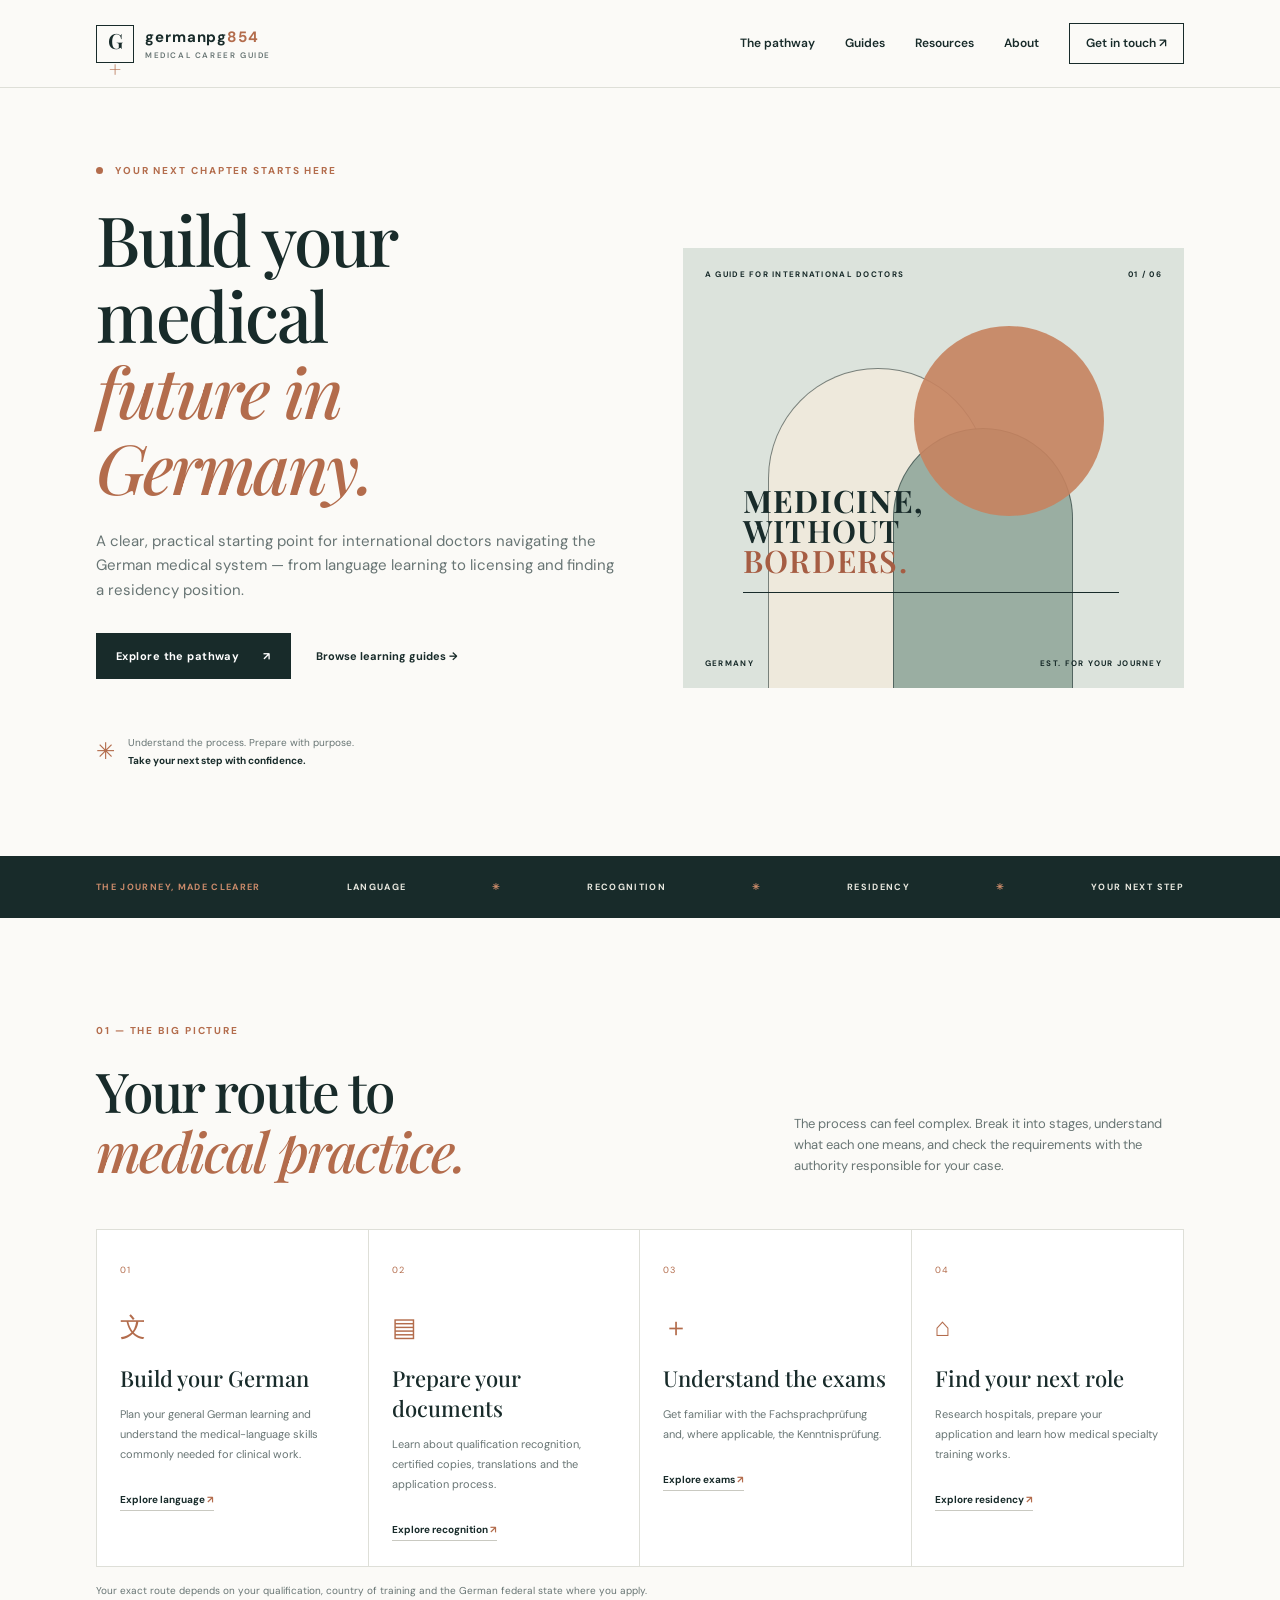
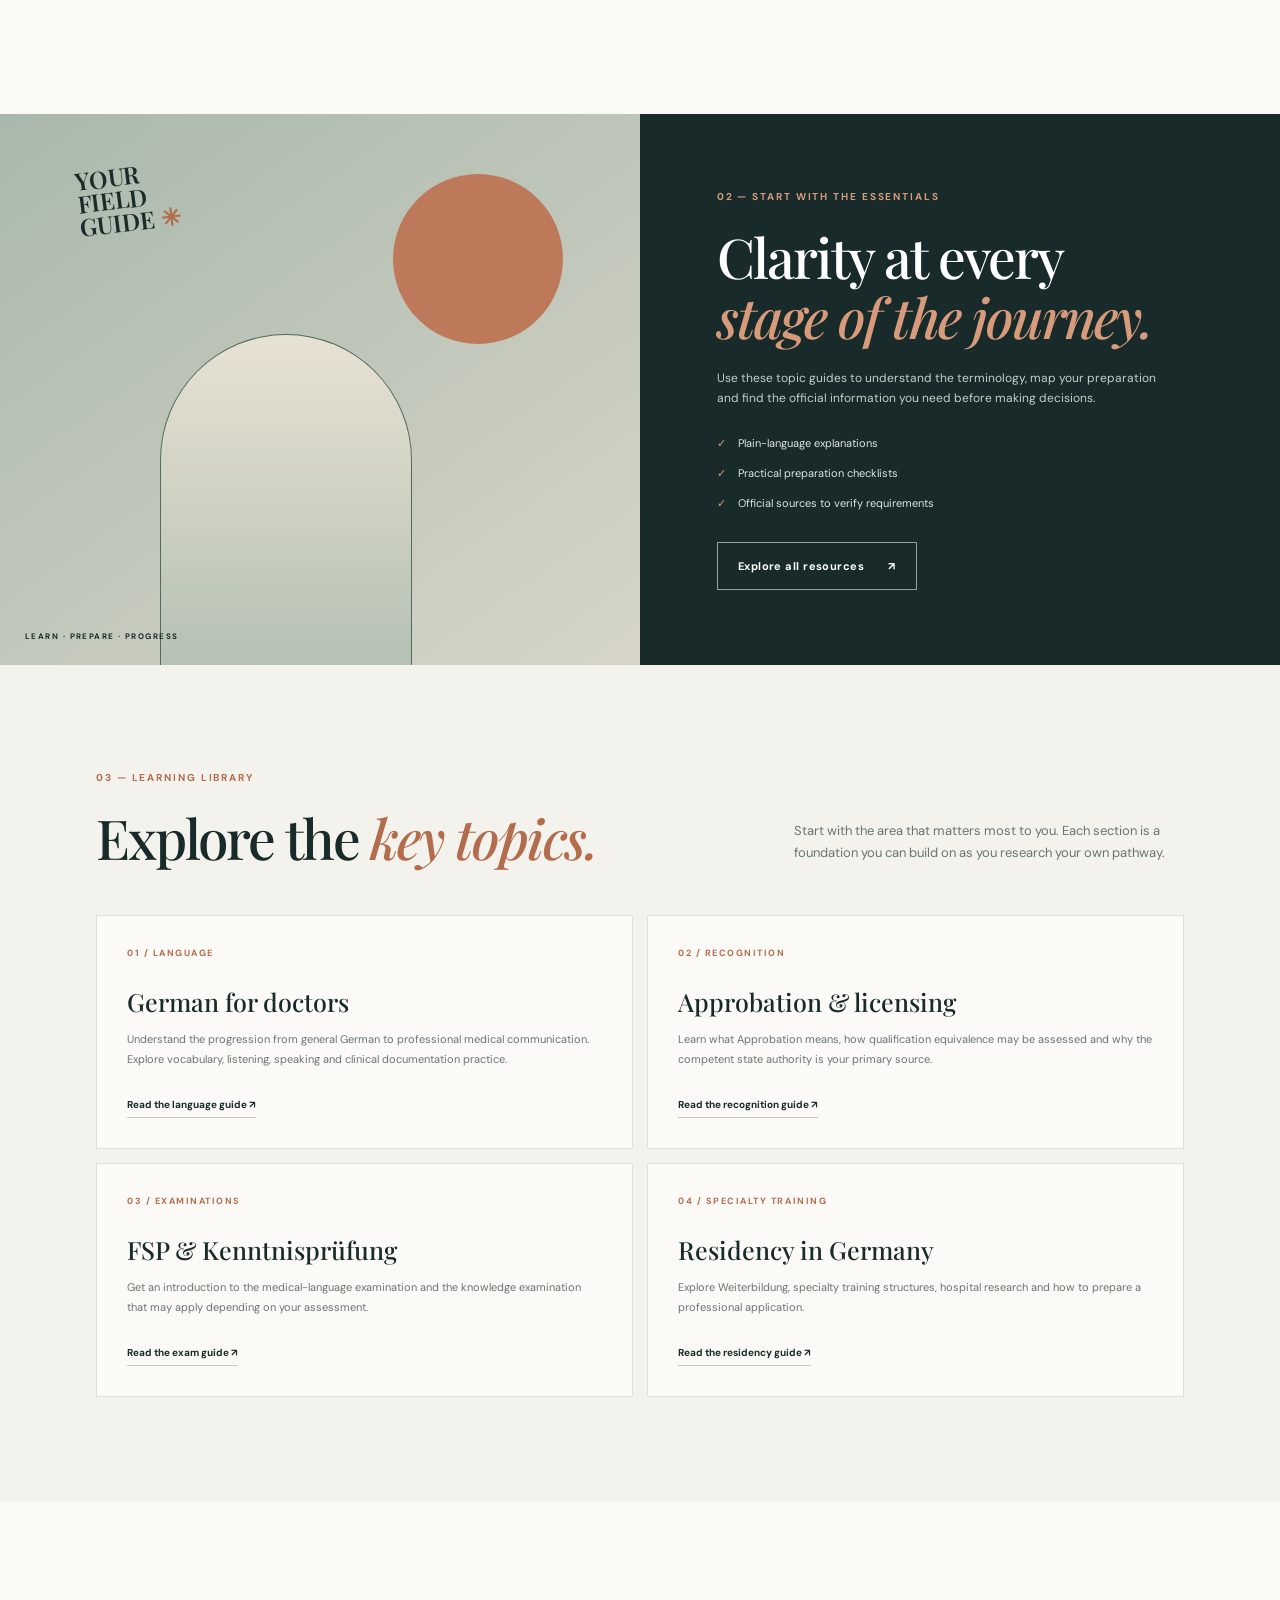
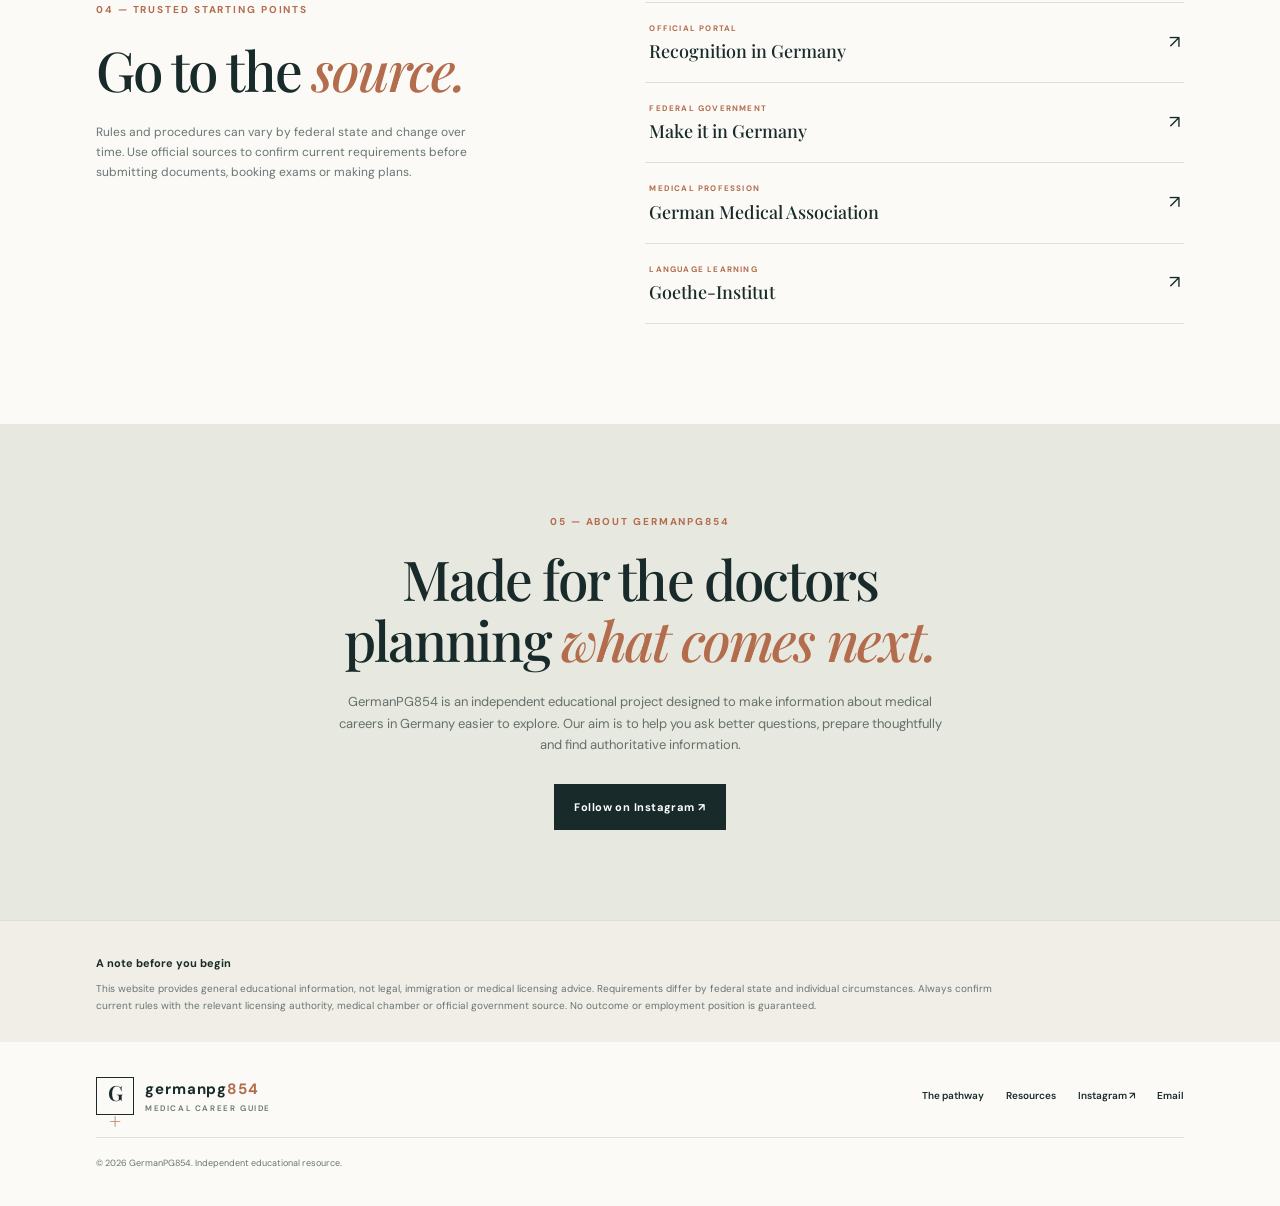
==== commit 1d7b5276: "Add files via upload" ====
--- a/index.html
+++ b/index.html
@@ -3,26 +3,27 @@
 <head>
   <meta charset="utf-8">
   <meta name="viewport" content="width=device-width, initial-scale=1">
-  <title>AeroMed Germany | Global Pathway. German Residency.</title>
-  <meta name="description" content="AeroMed Germany supports international medical graduates exploring language learning, Approbation, exams and medical residency pathways in Germany.">
-  <meta name="theme-color" content="#073b5a">
+  <title>GermanPG854 | Your Medical Career in Germany</title>
+  <meta name="description" content="A practical, independent guide for international doctors exploring medical training, recognition and residency pathways in Germany.">
+  <meta name="theme-color" content="#142b2a">
   <link rel="canonical" href="https://germanpg854.github.io/">
-  
+  <link rel="icon" href="assets/favicon.svg" type="image/svg+xml">
   <link rel="preconnect" href="https://fonts.googleapis.com">
   <link rel="preconnect" href="https://fonts.gstatic.com" crossorigin>
   <link href="https://fonts.googleapis.com/css2?family=DM+Sans:wght@400;500;600;700&family=Playfair+Display:wght@500;600;700&display=swap" rel="stylesheet">
   <link rel="stylesheet" href="styles.css">
-<link rel="icon" href="assets/aeromed-germany-logo.png" type="image/png"></head>
+</head>
 <body>
   <a class="skip-link" href="#main">Skip to content</a>
   <header class="site-header">
-    <a class="brand" href="index.html" aria-label="AeroMed Germany home">
-      <img class="brand-logo" src="assets/aeromed-germany-logo.png" alt="AeroMed Germany — GLOBAL PATHWAY. GERMAN RESIDENCY.">
+    <a class="brand" href="index.html" aria-label="GermanPG854 home">
+      <span class="brand-mark">G<span>+</span></span>
+      <span class="brand-name">germanpg<span>854</span><small>MEDICAL CAREER GUIDE</small></span>
     </a>
     <button class="menu-toggle" aria-label="Open navigation" aria-expanded="false">☰</button>
     <nav class="main-nav" aria-label="Main navigation">
       <a href="#pathway">The pathway</a><a href="#guides">Guides</a><a href="#resources">Resources</a><a href="#about">About</a>
-      <a class="nav-cta" href="mailto:germanpg854@gmail.com">Get in touch ↗</a>
+      <a class="nav-cta" href="mailto:hello@germanpg854.com">Get in touch ↗</a>
     </nav>
   </header>
 
@@ -31,7 +32,7 @@
       <div class="hero-copy">
         <p class="eyebrow"><span></span> YOUR NEXT CHAPTER STARTS HERE</p>
         <h1>Build your medical<br><em>future in Germany.</em></h1>
-        <p class="hero-intro">A clear, practical starting point for international doctors navigating the German medical system — from language learning to licensing and finding a residency position.</p><p class="brand-tagline">GLOBAL PATHWAY. GERMAN RESIDENCY.</p>
+        <p class="hero-intro">A clear, practical starting point for international doctors navigating the German medical system — from language learning to licensing and finding a residency position.</p>
         <div class="hero-actions"><a class="button button-dark" href="#pathway">Explore the pathway <span>↗</span></a><a class="text-link" href="#guides">Browse learning guides <span>→</span></a></div>
         <div class="hero-note"><span class="note-icon">✳</span><span>Understand the process. Prepare with purpose.<br><b>Take your next step with confidence.</b></span></div>
       </div>
@@ -82,12 +83,12 @@
       </div>
     </section>
 
-    <section class="about-section" id="about"><p class="eyebrow">05 — ABOUT AEROMED GERMANY</p><h2>Made for the doctors<br>planning <em>what comes next.</em></h2><p>AeroMed Germany is an independent educational project designed to make information about medical careers in Germany easier to explore. We aim to help you ask better questions, prepare thoughtfully and find authoritative information.</p><a class="button button-dark" href="https://www.instagram.com/germanpg854/" target="_blank" rel="noopener">Follow on Instagram ↗</a></section>
+    <section class="about-section" id="about"><p class="eyebrow">05 — ABOUT GERMANPG854</p><h2>Made for the doctors<br>planning <em>what comes next.</em></h2><p>GermanPG854 is an independent educational project designed to make information about medical careers in Germany easier to explore. Our aim is to help you ask better questions, prepare thoughtfully and find authoritative information.</p><a class="button button-dark" href="https://www.instagram.com/germanpg854/" target="_blank" rel="noopener">Follow on Instagram ↗</a></section>
 
     <section class="disclaimer"><b>A note before you begin</b><p>This website provides general educational information, not legal, immigration or medical licensing advice. Requirements differ by federal state and individual circumstances. Always confirm current rules with the relevant licensing authority, medical chamber or official government source. No outcome or employment position is guaranteed.</p></section>
   </main>
 
-  <footer class="site-footer"><a class="brand footer-brand" href="index.html"><img class="brand-logo" src="assets/aeromed-germany-logo.png" alt="AeroMed Germany — GLOBAL PATHWAY. GERMAN RESIDENCY."></a><div class="footer-links"><a href="#pathway">The pathway</a><a href="#resources">Resources</a><a href="https://www.instagram.com/germanpg854/" target="_blank" rel="noopener">Instagram ↗</a><a href="mailto:germanpg854@gmail.com">Email</a></div><p>© <span id="year"></span> AeroMed Germany. Independent educational resource.</p></footer>
+  <footer class="site-footer"><a class="brand footer-brand" href="index.html"><span class="brand-mark">G<span>+</span></span><span class="brand-name">germanpg<span>854</span><small>MEDICAL CAREER GUIDE</small></span></a><div class="footer-links"><a href="#pathway">The pathway</a><a href="#resources">Resources</a><a href="https://www.instagram.com/germanpg854/" target="_blank" rel="noopener">Instagram ↗</a><a href="mailto:hello@germanpg854.com">Email</a></div><p>© <span id="year"></span> GermanPG854. Independent educational resource.</p></footer>
   <script src="script.js"></script>
 </body>
 </html>
--- a/styles.css
+++ b/styles.css
@@ -1,4 +1,4 @@
-:root{--ink:#073b5a;--muted:#617784;--cream:#f0f5f7;--paper:#fbfdfe;--line:#d7e3e9;--accent:#b71935;--serif:"Playfair Display",Georgia,serif;--sans:"DM Sans",Arial,sans-serif}*{box-sizing:border-box}html{scroll-behavior:smooth;scroll-padding-top:90px}body{margin:0;background:var(--paper);color:var(--ink);font-family:var(--sans);line-height:1.65}a{color:inherit}.skip-link{position:absolute;left:-999px;top:0;background:white;padding:10px;z-index:100}.skip-link:focus{left:10px}.site-header{height:88px;padding:0 7.5%;display:flex;align-items:center;justify-content:space-between;border-bottom:1px solid var(--line);background:rgba(251,253,254,.96);position:sticky;top:0;z-index:20;backdrop-filter:blur(12px)}.brand{display:flex;align-items:center;gap:11px;text-decoration:none}.brand-logo{display:block;width:142px;height:72px;object-fit:contain}.brand-tagline{margin:-18px 0 20px;color:var(--accent);font-size:10px;font-weight:700;letter-spacing:.13em}.brand-mark{width:38px;height:38px;border:1px solid var(--ink);display:grid;place-items:center;font:600 21px var(--serif)}.brand-mark span{color:var(--accent)}.brand-name{font-size:15px;font-weight:700;letter-spacing:.06em}.brand-name>span{color:var(--accent)}.brand-name small{display:block;font-size:8px;letter-spacing:.2em;color:var(--muted);font-weight:600}.main-nav{display:flex;align-items:center;gap:30px}.main-nav a,.footer-links a{text-decoration:none;font-size:12px;font-weight:600}.main-nav a:hover,.footer-links a:hover{color:var(--accent)}.main-nav .nav-cta{border:1px solid var(--ink);padding:10px 16px}.menu-toggle{display:none;background:none;border:0;font-size:25px;color:var(--ink)}.hero{padding:75px 7.5% 84px;display:grid;grid-template-columns:1.02fr .98fr;gap:6%;align-items:center;min-height:600px}.eyebrow{font-size:10px;font-weight:700;letter-spacing:.19em;color:var(--accent);margin:0 0 20px}.eyebrow span{display:inline-block;width:7px;height:7px;border-radius:50%;background:var(--accent);margin-right:8px}.hero h1,.section h2,.feature-copy h2,.official-copy h2,.about-section h2{font:500 clamp(43px,5.4vw,70px)/1.1 var(--serif);letter-spacing:-.035em;margin:0}.hero h1 em,.section h2 em,.feature-copy h2 em,.official-copy h2 em,.about-section h2 em{color:var(--accent);font-weight:500}.hero-intro{max-width:530px;color:var(--muted);font-size:15px;margin:25px 0 30px}.hero-actions{display:flex;align-items:center;gap:25px;flex-wrap:wrap}.button{display:inline-flex;gap:24px;align-items:center;text-decoration:none;padding:14px 20px;font-size:11px;font-weight:700;letter-spacing:.04em}.button-dark{background:var(--ink);color:white}.button-dark:hover{background:#294443}.button-light{border:1px solid rgba(255,255,255,.55);color:white}.text-link{font-size:11px;font-weight:700;text-decoration:none}.hero-note{display:flex;gap:13px;align-items:center;margin-top:52px;color:var(--muted);font-size:10px;line-height:1.8}.hero-note b{color:var(--ink)}.note-icon{font-size:23px;color:var(--accent)}.hero-art{height:440px;position:relative;overflow:hidden;background:#dce3dc;color:var(--ink);padding:20px}.art-top,.art-bottom{position:absolute;left:22px;right:22px;display:flex;justify-content:space-between;font-size:8px;font-weight:700;letter-spacing:.16em;z-index:4}.art-top{top:20px}.art-bottom{bottom:18px}.art-sun{position:absolute;width:190px;height:190px;border-radius:50%;background:#c6a950;top:78px;right:16%;opacity:.9}.arch{position:absolute;bottom:0;border:1px solid rgba(7,59,90,.45);border-bottom:0;border-radius:120px 120px 0 0}.arch-one{height:320px;width:220px;left:17%;background:#e5eff3}.arch-two{height:260px;width:180px;left:42%;background:#8caebb}.art-line{position:absolute;height:1px;background:var(--ink);width:75%;bottom:95px;left:12%}.art-caption{position:absolute;left:12%;bottom:112px;font:600 31px/.98 var(--serif);letter-spacing:.04em;z-index:3}.art-caption i{color:#91152a;font-style:normal}.trust-strip{background:var(--ink);color:#e8e8df;min-height:62px;padding:0 7.5%;display:flex;align-items:center;justify-content:space-between;gap:15px;font-size:9px;letter-spacing:.15em;font-weight:700}.trust-strip span:first-child{color:#c6a950}.trust-strip i{color:#c6a950;font-style:normal}.section{padding:105px 7.5%}.section-heading{display:flex;justify-content:space-between;align-items:end;gap:40px;margin-bottom:48px}.section h2,.feature-copy h2,.official-copy h2,.about-section h2{font-size:clamp(38px,4.3vw,55px)}.section-summary{max-width:390px;color:var(--muted);font-size:13px;margin:0 0 4px}.pathway-grid{display:grid;grid-template-columns:repeat(4,1fr);border:1px solid var(--line)}.path-card{min-height:290px;padding:25px 23px;border-right:1px solid var(--line);position:relative;background:#fff}.path-card:last-child{border:0}.card-number{font-size:9px;letter-spacing:.15em;color:var(--accent)}.card-icon{font-size:26px;margin:25px 0 14px;color:var(--accent)}.path-card h3,.topic-card h3{font:500 22px var(--serif);margin:0 0 12px}.path-card p,.topic-card p{font-size:11px;color:var(--muted);line-height:1.8;margin:0 0 20px}.path-card a,.topic-card a{font-size:10px;font-weight:700;text-decoration:none;border-bottom:1px solid #c9c9c1;padding-bottom:4px}.path-card a span{color:var(--accent)}.small-print{font-size:10px;color:var(--muted);margin-top:16px}.feature-section{display:grid;grid-template-columns:1fr 1fr;background:var(--ink);color:white;min-height:480px}.feature-image{position:relative;min-height:430px;background:linear-gradient(145deg,#b8cfd8,#e1e9eb);overflow:hidden}.feature-image:before{content:"";position:absolute;width:250px;height:330px;border:1px solid #47778d;border-bottom:0;border-radius:140px 140px 0 0;bottom:0;left:25%;background:linear-gradient(180deg,#edf3f3,#8caebb)}.feature-image:after{content:"";position:absolute;width:170px;height:170px;border-radius:50%;background:#b71935;right:12%;top:60px}.feature-stamp{position:absolute;z-index:2;top:50px;left:12%;font:600 24px/.95 var(--serif);color:var(--ink);transform:rotate(-7deg)}.feature-stamp span{color:var(--accent)}.feature-image-label{position:absolute;z-index:3;bottom:22px;left:25px;color:var(--ink);font-size:8px;letter-spacing:.18em;font-weight:700}.feature-copy{padding:75px 12%;align-self:center}.feature-copy .eyebrow{color:#c6a950}.feature-copy h2 em{color:#c6a950}.feature-copy>p:not(.eyebrow){font-size:12px;color:#c3ceca;max-width:440px;margin:22px 0}.check-list{padding:0;list-style:none;margin:25px 0 30px}.check-list li{font-size:11px;color:#e1e5df;margin:12px 0}.check-list li:before{content:"✓";color:#c6a950;margin-right:12px}.topic-section{background:var(--cream)}.topic-grid{display:grid;grid-template-columns:repeat(2,1fr);gap:14px}.topic-card{padding:30px;background:var(--paper);border:1px solid var(--line);min-height:220px}.topic-meta{font-size:9px;color:var(--accent);letter-spacing:.17em;font-weight:700;margin-bottom:24px}.topic-card h3{font-size:25px}.topic-card p{max-width:520px}.topic-card a{display:inline-block;margin-top:4px}.official-section{padding:100px 7.5%;display:grid;grid-template-columns:.9fr 1.1fr;gap:10%;align-items:start}.official-copy>p:not(.eyebrow){font-size:12px;color:var(--muted);max-width:400px;margin-top:24px}.resource-list{border-top:1px solid var(--line)}.resource-list a{display:flex;justify-content:space-between;align-items:center;padding:19px 4px;border-bottom:1px solid var(--line);text-decoration:none}.resource-list a>span:first-child{display:flex;flex-direction:column;gap:4px}.resource-list small{font-size:8px;letter-spacing:.15em;color:var(--accent);font-weight:700}.resource-list b{font:500 18px var(--serif)}.resource-list a>span:last-child{font-size:18px}.about-section{background:#e7e8df;text-align:center;padding:90px 20px}.about-section .eyebrow{margin-bottom:18px}.about-section>p:not(.eyebrow){max-width:610px;margin:22px auto 28px;color:#65706c;font-size:13px}.disclaimer{padding:28px 7.5%;background:#f0eee7;border-top:1px solid var(--line)}.disclaimer b{font-size:11px}.disclaimer p{font-size:10px;color:var(--muted);max-width:900px;margin:6px 0 0}.site-footer{padding:35px 7.5%;display:grid;grid-template-columns:1fr auto;gap:22px;align-items:center}.footer-brand{width:max-content}.footer-links{display:flex;gap:22px}.footer-links a{font-size:10px}.site-footer>p{grid-column:1/-1;font-size:9px;color:var(--muted);margin:0;border-top:1px solid var(--line);padding-top:18px}
+:root{--ink:#182b2a;--muted:#687574;--cream:#f4f2ec;--paper:#fbfaf7;--line:#dedfd8;--accent:#b36c4c;--serif:"Playfair Display",Georgia,serif;--sans:"DM Sans",Arial,sans-serif}*{box-sizing:border-box}html{scroll-behavior:smooth;scroll-padding-top:90px}body{margin:0;background:var(--paper);color:var(--ink);font-family:var(--sans);line-height:1.65}a{color:inherit}.skip-link{position:absolute;left:-999px;top:0;background:white;padding:10px;z-index:100}.skip-link:focus{left:10px}.site-header{height:88px;padding:0 7.5%;display:flex;align-items:center;justify-content:space-between;border-bottom:1px solid var(--line);background:rgba(251,250,247,.96);position:sticky;top:0;z-index:20;backdrop-filter:blur(12px)}.brand{display:flex;align-items:center;gap:11px;text-decoration:none}.brand-mark{width:38px;height:38px;border:1px solid var(--ink);display:grid;place-items:center;font:600 21px var(--serif)}.brand-mark span{color:var(--accent)}.brand-name{font-size:15px;font-weight:700;letter-spacing:.06em}.brand-name>span{color:var(--accent)}.brand-name small{display:block;font-size:8px;letter-spacing:.2em;color:var(--muted);font-weight:600}.main-nav{display:flex;align-items:center;gap:30px}.main-nav a,.footer-links a{text-decoration:none;font-size:12px;font-weight:600}.main-nav a:hover,.footer-links a:hover{color:var(--accent)}.main-nav .nav-cta{border:1px solid var(--ink);padding:10px 16px}.menu-toggle{display:none;background:none;border:0;font-size:25px;color:var(--ink)}.hero{padding:75px 7.5% 84px;display:grid;grid-template-columns:1.02fr .98fr;gap:6%;align-items:center;min-height:600px}.eyebrow{font-size:10px;font-weight:700;letter-spacing:.19em;color:var(--accent);margin:0 0 20px}.eyebrow span{display:inline-block;width:7px;height:7px;border-radius:50%;background:var(--accent);margin-right:8px}.hero h1,.section h2,.feature-copy h2,.official-copy h2,.about-section h2{font:500 clamp(43px,5.4vw,70px)/1.1 var(--serif);letter-spacing:-.035em;margin:0}.hero h1 em,.section h2 em,.feature-copy h2 em,.official-copy h2 em,.about-section h2 em{color:var(--accent);font-weight:500}.hero-intro{max-width:530px;color:var(--muted);font-size:15px;margin:25px 0 30px}.hero-actions{display:flex;align-items:center;gap:25px;flex-wrap:wrap}.button{display:inline-flex;gap:24px;align-items:center;text-decoration:none;padding:14px 20px;font-size:11px;font-weight:700;letter-spacing:.04em}.button-dark{background:var(--ink);color:white}.button-dark:hover{background:#294443}.button-light{border:1px solid rgba(255,255,255,.55);color:white}.text-link{font-size:11px;font-weight:700;text-decoration:none}.hero-note{display:flex;gap:13px;align-items:center;margin-top:52px;color:var(--muted);font-size:10px;line-height:1.8}.hero-note b{color:var(--ink)}.note-icon{font-size:23px;color:var(--accent)}.hero-art{height:440px;position:relative;overflow:hidden;background:#dce3dc;color:var(--ink);padding:20px}.art-top,.art-bottom{position:absolute;left:22px;right:22px;display:flex;justify-content:space-between;font-size:8px;font-weight:700;letter-spacing:.16em;z-index:4}.art-top{top:20px}.art-bottom{bottom:18px}.art-sun{position:absolute;width:190px;height:190px;border-radius:50%;background:#c78360;top:78px;right:16%;opacity:.9}.arch{position:absolute;bottom:0;border:1px solid rgba(24,43,42,.55);border-bottom:0;border-radius:120px 120px 0 0}.arch-one{height:320px;width:220px;left:17%;background:#eee9dc}.arch-two{height:260px;width:180px;left:42%;background:#9aaea2}.art-line{position:absolute;height:1px;background:var(--ink);width:75%;bottom:95px;left:12%}.art-caption{position:absolute;left:12%;bottom:112px;font:600 31px/.98 var(--serif);letter-spacing:.04em;z-index:3}.art-caption i{color:#a65d43;font-style:normal}.trust-strip{background:var(--ink);color:#e8e8df;min-height:62px;padding:0 7.5%;display:flex;align-items:center;justify-content:space-between;gap:15px;font-size:9px;letter-spacing:.15em;font-weight:700}.trust-strip span:first-child{color:#c98a6a}.trust-strip i{color:#c98a6a;font-style:normal}.section{padding:105px 7.5%}.section-heading{display:flex;justify-content:space-between;align-items:end;gap:40px;margin-bottom:48px}.section h2,.feature-copy h2,.official-copy h2,.about-section h2{font-size:clamp(38px,4.3vw,55px)}.section-summary{max-width:390px;color:var(--muted);font-size:13px;margin:0 0 4px}.pathway-grid{display:grid;grid-template-columns:repeat(4,1fr);border:1px solid var(--line)}.path-card{min-height:290px;padding:25px 23px;border-right:1px solid var(--line);position:relative;background:#fff}.path-card:last-child{border:0}.card-number{font-size:9px;letter-spacing:.15em;color:var(--accent)}.card-icon{font-size:26px;margin:25px 0 14px;color:var(--accent)}.path-card h3,.topic-card h3{font:500 22px var(--serif);margin:0 0 12px}.path-card p,.topic-card p{font-size:11px;color:var(--muted);line-height:1.8;margin:0 0 20px}.path-card a,.topic-card a{font-size:10px;font-weight:700;text-decoration:none;border-bottom:1px solid #c9c9c1;padding-bottom:4px}.path-card a span{color:var(--accent)}.small-print{font-size:10px;color:var(--muted);margin-top:16px}.feature-section{display:grid;grid-template-columns:1fr 1fr;background:var(--ink);color:white;min-height:480px}.feature-image{position:relative;min-height:430px;background:linear-gradient(145deg,#a9b8ac,#d6d5c7);overflow:hidden}.feature-image:before{content:"";position:absolute;width:250px;height:330px;border:1px solid #526b60;border-bottom:0;border-radius:140px 140px 0 0;bottom:0;left:25%;background:linear-gradient(180deg,#e8e2d3,#b5c1b3)}.feature-image:after{content:"";position:absolute;width:170px;height:170px;border-radius:50%;background:#bd795a;right:12%;top:60px}.feature-stamp{position:absolute;z-index:2;top:50px;left:12%;font:600 24px/.95 var(--serif);color:var(--ink);transform:rotate(-7deg)}.feature-stamp span{color:var(--accent)}.feature-image-label{position:absolute;z-index:3;bottom:22px;left:25px;color:var(--ink);font-size:8px;letter-spacing:.18em;font-weight:700}.feature-copy{padding:75px 12%;align-self:center}.feature-copy .eyebrow{color:#d79a7b}.feature-copy h2 em{color:#d79a7b}.feature-copy>p:not(.eyebrow){font-size:12px;color:#c3ceca;max-width:440px;margin:22px 0}.check-list{padding:0;list-style:none;margin:25px 0 30px}.check-list li{font-size:11px;color:#e1e5df;margin:12px 0}.check-list li:before{content:"✓";color:#d79a7b;margin-right:12px}.topic-section{background:var(--cream)}.topic-grid{display:grid;grid-template-columns:repeat(2,1fr);gap:14px}.topic-card{padding:30px;background:var(--paper);border:1px solid var(--line);min-height:220px}.topic-meta{font-size:9px;color:var(--accent);letter-spacing:.17em;font-weight:700;margin-bottom:24px}.topic-card h3{font-size:25px}.topic-card p{max-width:520px}.topic-card a{display:inline-block;margin-top:4px}.official-section{padding:100px 7.5%;display:grid;grid-template-columns:.9fr 1.1fr;gap:10%;align-items:start}.official-copy>p:not(.eyebrow){font-size:12px;color:var(--muted);max-width:400px;margin-top:24px}.resource-list{border-top:1px solid var(--line)}.resource-list a{display:flex;justify-content:space-between;align-items:center;padding:19px 4px;border-bottom:1px solid var(--line);text-decoration:none}.resource-list a>span:first-child{display:flex;flex-direction:column;gap:4px}.resource-list small{font-size:8px;letter-spacing:.15em;color:var(--accent);font-weight:700}.resource-list b{font:500 18px var(--serif)}.resource-list a>span:last-child{font-size:18px}.about-section{background:#e7e8df;text-align:center;padding:90px 20px}.about-section .eyebrow{margin-bottom:18px}.about-section>p:not(.eyebrow){max-width:610px;margin:22px auto 28px;color:#65706c;font-size:13px}.disclaimer{padding:28px 7.5%;background:#f0eee7;border-top:1px solid var(--line)}.disclaimer b{font-size:11px}.disclaimer p{font-size:10px;color:var(--muted);max-width:900px;margin:6px 0 0}.site-footer{padding:35px 7.5%;display:grid;grid-template-columns:1fr auto;gap:22px;align-items:center}.footer-brand{width:max-content}.footer-links{display:flex;gap:22px}.footer-links a{font-size:10px}.site-footer>p{grid-column:1/-1;font-size:9px;color:var(--muted);margin:0;border-top:1px solid var(--line);padding-top:18px}
 @media(max-width:900px){.site-header{padding:0 5%}.main-nav{gap:16px}.hero{padding:60px 5%;gap:4%}.hero-art{height:390px}.section,.official-section{padding:75px 5%}.pathway-grid{grid-template-columns:repeat(2,1fr)}.path-card:nth-child(2){border-right:0}.path-card:nth-child(-n+2){border-bottom:1px solid var(--line)}.feature-copy{padding:60px 9%}.trust-strip{padding:0 5%;font-size:8px}}
 @media(max-width:650px){.site-header{height:72px}.menu-toggle{display:block}.main-nav{display:none;position:absolute;top:71px;left:0;right:0;padding:20px 6%;background:var(--paper);border-bottom:1px solid var(--line);flex-direction:column;align-items:flex-start;gap:18px}.main-nav.open{display:flex}.hero{grid-template-columns:1fr;padding:58px 6% 55px;gap:42px}.hero h1{font-size:49px}.hero-art{height:350px}.trust-strip{flex-wrap:wrap;justify-content:center;padding:15px 5%;gap:9px 14px}.trust-strip span:first-child{width:100%;text-align:center}.section{padding:72px 6%}.section-heading{display:block;margin-bottom:32px}.section-summary{margin-top:20px}.pathway-grid{grid-template-columns:1fr}.path-card{border-right:0;border-bottom:1px solid var(--line);min-height:250px}.path-card:nth-child(2){border-bottom:1px solid var(--line)}.path-card:last-child{border-bottom:0}.feature-section{grid-template-columns:1fr}.feature-image{min-height:330px}.feature-copy{padding:55px 7%}.topic-grid{grid-template-columns:1fr}.official-section{grid-template-columns:1fr;gap:35px;padding:75px 6%}.about-section{padding:75px 7%}.site-footer{grid-template-columns:1fr;padding:30px 6%}.footer-links{flex-wrap:wrap;gap:14px 20px}.site-footer>p{grid-column:auto}}
 @media(prefers-reduced-motion:reduce){html{scroll-behavior:auto}}
